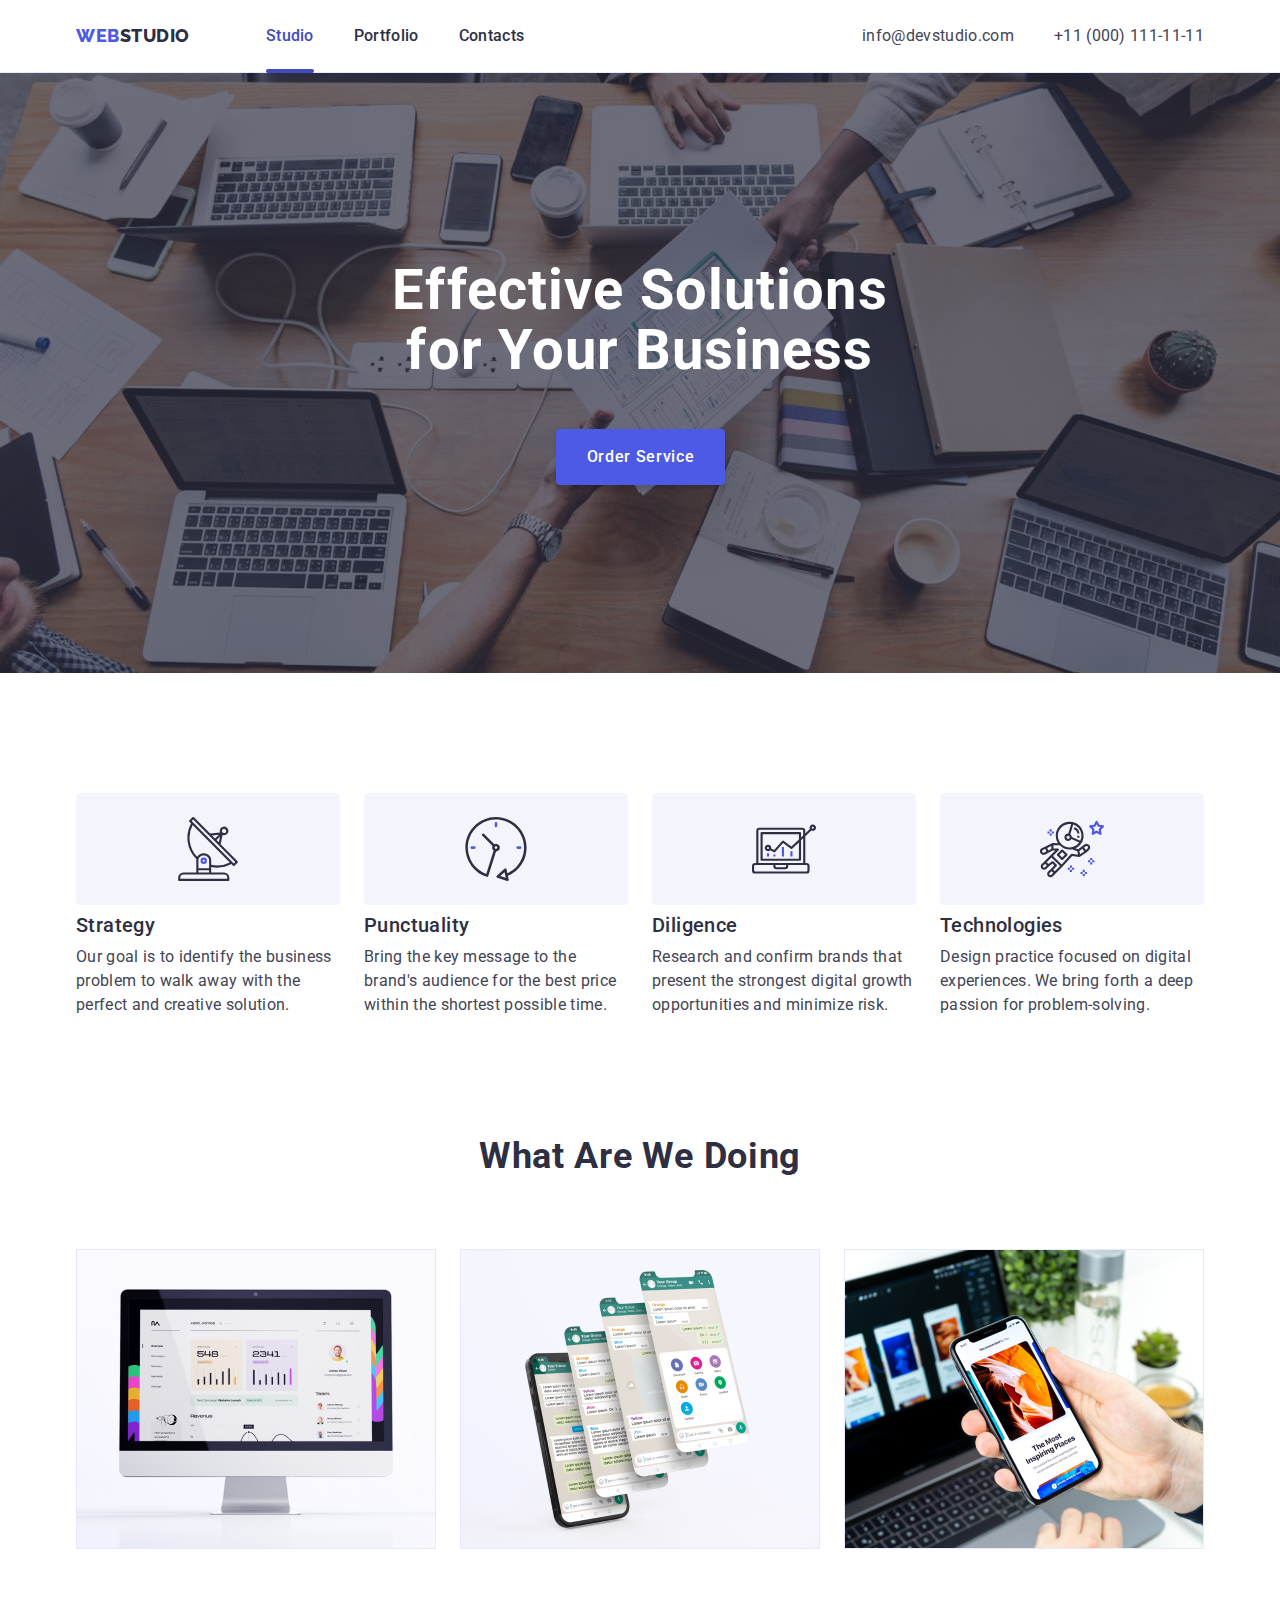
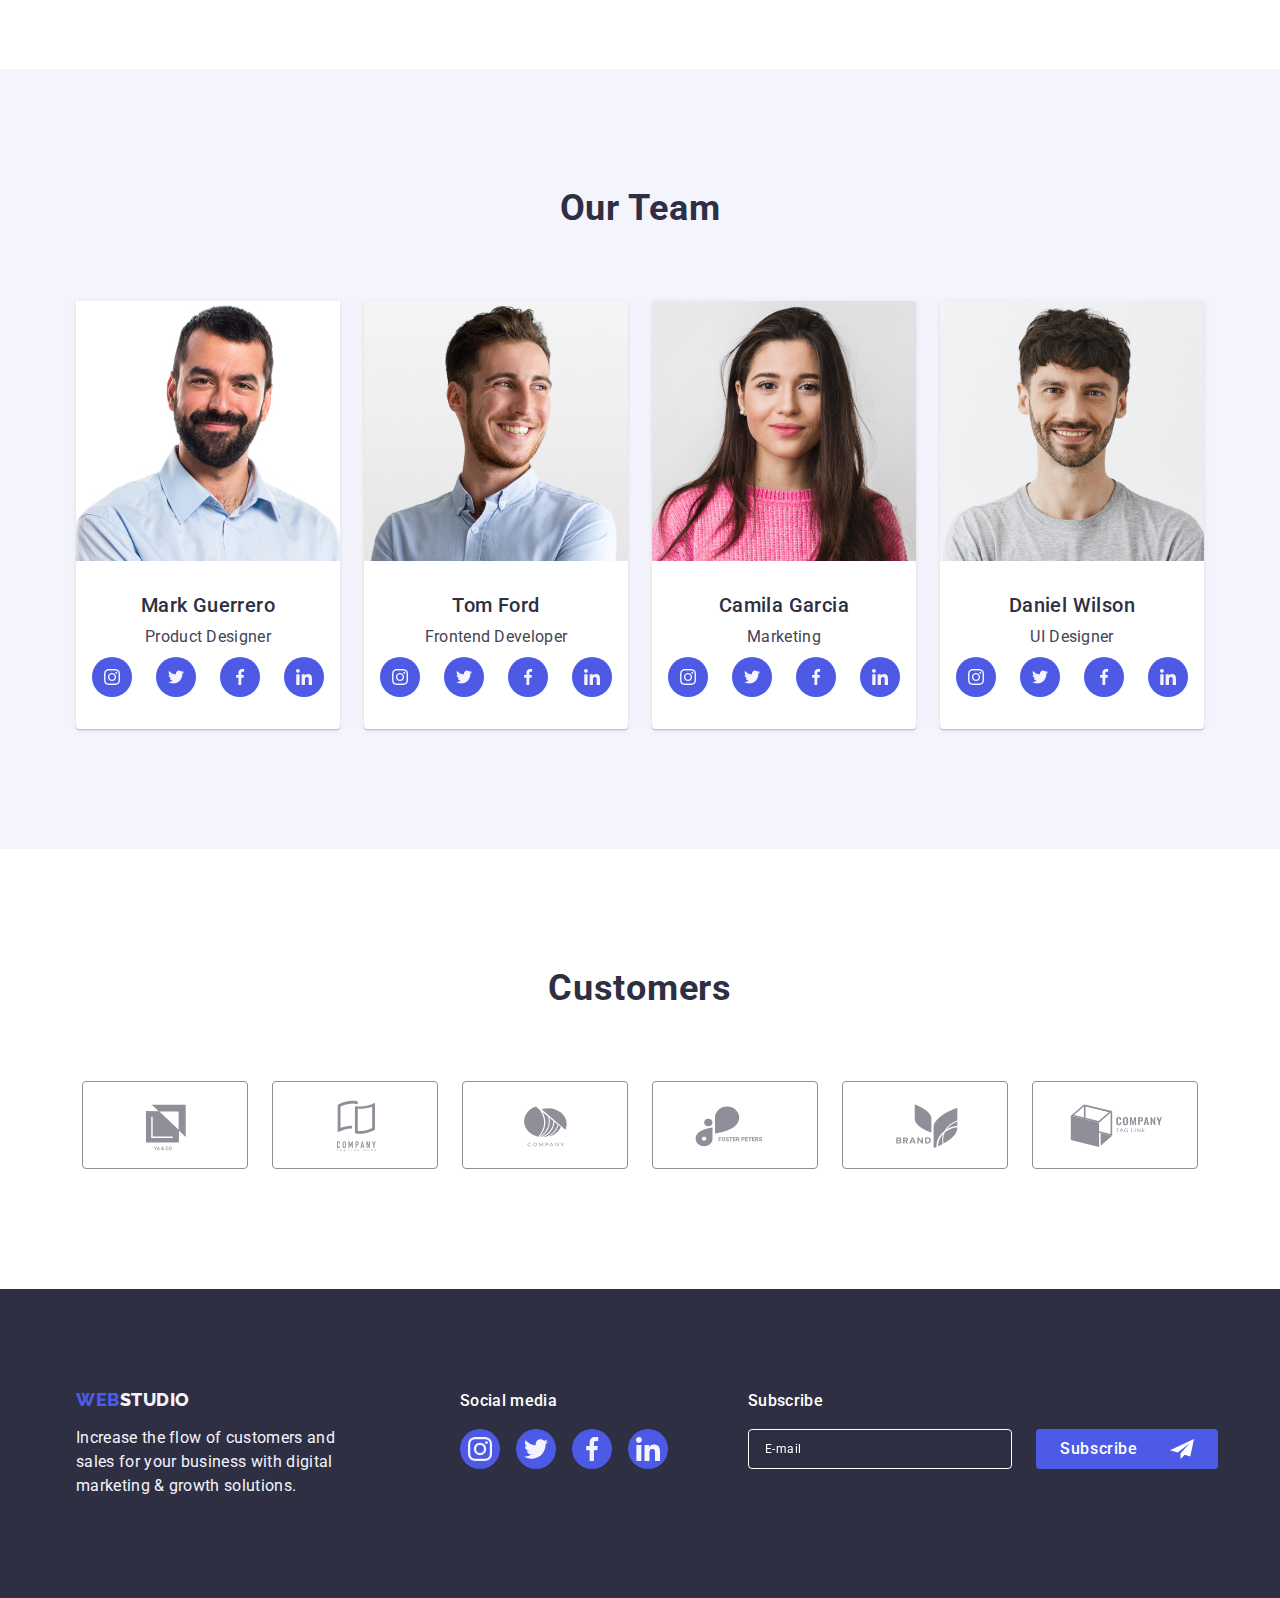
==== index.html @ 40891e31 "Initial commit" ====
<!DOCTYPE html>
<html lang="en">
<head>
    <meta charset="UTF-8">
    <meta http-equiv="X-UA-Compatible" content="IE=edge">
    <meta name="viewport" content="width=device-width, initial-scale=1.0">
    <title>Web Studio</title>
    <link rel="preconnect" href="https://fonts.googleapis.com">
<link rel="preconnect" href="https://fonts.gstatic.com" crossorigin>
<link href="https://fonts.googleapis.com/css2?family=Raleway:wght@800&family=Roboto:wght@400;500;700&display=swap" rel="stylesheet">
<link
      rel="stylesheet"
      href="https://cdnjs.cloudflare.com/ajax/libs/modern-normalize/2.0.0/modern-normalize.min.css"
    />
<link rel="stylesheet" href="./css/styles.css">
</head>
<body>
    <header class="header">
        <div class="container header-container">
        <nav class="header-navigation">
        <a class="logo link" href="./index.html">Web<span class="logo-color">Studio</span></a>
        <ul class="list header-list">
            <li><a class="header-item current link" href="./index.html">Studio</a></li>
            <li><a class="header-item link" href="./portfolio.html">Portfolio</a></li>
            <li><a class="header-item link" href="">Contacts</a>
            </li>
        </ul>
         </nav>
         <address class="header-address">
        <ul class="header-list-address list">
            <li><a class="header-link-address link" href="mailto:info@devstudio.com">info@devstudio.com</a></li>
            <li><a class="header-link-address link" href="tel:+110001111111">+11 (000) 111-11-11</a></li>
        </ul>
    </address>
</div>
    </header>
    <main>
<section class="main">
    <div class="container main-container ">
    <h1 class="main-title">Effective Solutions
        for Your Business</h1>
        <button class="main-btn page-main-btn" type="button" data-modal-open>Order Service</button>
    </div>
</section>
<section class="wrapper">
    <div class="container wraper-container">
    <h2 class="wrapper-menu">Menu</h2>
<ul class="wrapper-soc-list list">
        <li class="wraper-soc-item">
            <div class="wraper-soc">
               <svg class="wraper-icon" width="64" height="64">
                <use href="./images/icons.svg#icon-antenna"></use>
               </svg>
        </div>
        <h3 class="wrapper-list-title">Strategy</h3>
        <p class="wrapper-list-text">Our goal is to identify the business
            problem to walk away with the perfect and creative solution. </p>
        </li>
        <li class="wraper-soc-item">
            <div class="wraper-soc">
               <svg class="wraper-icon" width="64" height="64">
                <use href="./images/icons.svg#icon-clock"></use>
               </svg>
        </div>
        <h3 class="wrapper-list-title">Punctuality</h3>
        <p class="wrapper-list-text">Bring the key message to the brand's audience for the best price within the shortest possible time.</p>
        </li>
        <li class="wraper-soc-item">
            <div class="wraper-soc">
               <svg class="wraper-icon" width="64" height="64">
                <use href="./images/icons.svg#icon-diagram"></use>
               </svg>
        </div>
        <h3 class="wrapper-list-title">Diligence</h3>
        <p class="wrapper-list-text">Research and confirm brands that present the strongest digital growth opportunities and minimize risk.</p>
        </li>
        <li class="wraper-soc-item">
            <div class="wraper-soc">
               <svg class="wraper-icon" width="64" height="64">
                <use href="./images/icons.svg#icon-astronaut"></use>
               </svg>
        </div>
        <h3 class="wrapper-list-title">Technologies</h3>
        <p class="wrapper-list-text">Design practice focused on digital experiences. We bring forth a deep passion for problem-solving.</p>
         </li>
</ul>
    </div>
</section>
<section class="services">
    <div class="container services-container">
    <h2 class="services-title">What are we doing</h2>
    <ul class="services-list list">
        <li class="services-item">
            <img src="./images/img1.jpg" alt="website on a computer" width="360">
        </li>
        <li class="services-item">
            <img src="./images/img2.jpg" alt="application options on the phone" width="360">
        </li>
        <li class="services-item">
            <img src="./images/img3.jpg" alt="view of the site on a computer and phone" width="360">
        </li>
    </ul>
</div>
</section>
<section class="team">
    <div class="container team-container">
    <h2 class="team-title">Our Team</h2>
    <ul class="team-list list">
        <li class="team-block">
            <img src="./images/mark.jpg" alt="Mark" width="264">
            <div class="team-description">
            <h3 class="team-item">Mark Guerrero</h3>
            <p class="team-item-text">Product Designer</p>
        <ul class="team-soc-list list">
            <li class="team-soc-item">
                <a href=""
                   class="team-soc-link link"
                   target="_blank"
                   rel="noopener norefferrer">
                   <svg class="team-soc-icon" width="16" height="16">
                    <use href="./images/icons.svg#icon-instagram"></use>
                   </svg>
                </a>
            </li>
            <li class="team-soc-item">
                <a href=""
                   class="team-soc-link link"
                   target="_blank"
                   rel="noopener norefferrer">
                   <svg class="team-soc-icon" width="16" height="16">
                    <use href="./images/icons.svg#icon-twitter"></use>
                   </svg>
                </a>
            </li>
            <li class="team-soc-item">
                <a href=""
                   class="team-soc-link link"
                   target="_blank"
                   rel="noopener norefferrer">
                   <svg class="team-soc-icon" width="16" height="16">
                    <use href="./images/icons.svg#icon-facebook"></use>
                   </svg>
                </a>
            </li>
            <li class="team-soc-item">
                <a href=""
                   class="team-soc-link link"
                   target="_blank"
                   rel="noopener norefferrer">
                   <svg class="team-soc-icon" width="16" height="16">
                    <use href="./images/icons.svg#icon-linkedin"></use>
                   </svg>
                </a>
            </li>
        </ul>
    </div>
        </li>
        <li class="team-block">
            <img src="./images/tom.jpg" alt="Tom" width="264">
            <div class="team-description">
            <h3 class="team-item">Tom Ford</h3>
            <p class="team-item-text">Frontend Developer</p>
            <ul class="team-soc-list list">
                <li class="team-soc-item">
                    <a href=""
                       class="team-soc-link link"
                       target="_blank"
                       rel="noopener norefferrer">
                       <svg class="team-soc-icon" width="16" height="16">
                        <use href="./images/icons.svg#icon-instagram"></use>
                       </svg>
                    </a>
                </li>
                <li class="team-soc-item">
                    <a href=""
                       class="team-soc-link link"
                       target="_blank"
                       rel="noopener norefferrer">
                       <svg class="team-soc-icon" width="16" height="16">
                        <use href="./images/icons.svg#icon-twitter"></use>
                       </svg>
                    </a>
                </li>
                <li class="team-soc-item">
                    <a href=""
                       class="team-soc-link link"
                       target="_blank"
                       rel="noopener norefferrer">
                       <svg class="team-soc-icon" width="16" height="16">
                        <use href="./images/icons.svg#icon-facebook"></use>
                       </svg>
                    </a>
                </li>
                <li class="team-soc-item">
                    <a href=""
                       class="team-soc-link link"
                       target="_blank"
                       rel="noopener norefferrer">
                       <svg class="team-soc-icon" width="16" height="16">
                        <use href="./images/icons.svg#icon-linkedin"></use>
                       </svg>
                    </a>
                </li>
            </ul>
    </div>
        </li>
        <li class="team-block">
            <img src="./images/camila.jpg" alt="Camila" width="264">
            <div class="team-description">
            <h3 class="team-item">Camila Garcia</h3>
            <p class="team-item-text">Marketing</p>
            <ul class="team-soc-list list">
                <li class="team-soc-item">
                    <a href=""
                       class="team-soc-link link"
                       target="_blank"
                       rel="noopener norefferrer">
                       <svg class="team-soc-icon" width="16" height="16">
                        <use href="./images/icons.svg#icon-instagram"></use>
                       </svg>
                    </a>
                </li>
                <li class="team-soc-item">
                    <a href=""
                       class="team-soc-link link"
                       target="_blank"
                       rel="noopener norefferrer">
                       <svg class="team-soc-icon" width="16" height="16">
                        <use href="./images/icons.svg#icon-twitter"></use>
                       </svg>
                    </a>
                </li>
                <li class="team-soc-item">
                    <a href=""
                       class="team-soc-link link"
                       target="_blank"
                       rel="noopener norefferrer">
                       <svg class="team-soc-icon" width="16" height="16">
                        <use href="./images/icons.svg#icon-facebook"></use>
                       </svg>
                    </a>
                </li>
                <li class="team-soc-item">
                    <a href=""
                       class="team-soc-link link"
                       target="_blank"
                       rel="noopener norefferrer">
                       <svg class="team-soc-icon" width="16" height="16">
                        <use href="./images/icons.svg#icon-linkedin"></use>
                       </svg>
                    </a>
                </li>
            </ul>
    </div>
        </li>
        <li class="team-block">
            <img src="./images/daniel.jpg" alt="Daniel" width="264"><div class="team-description">
            <h3 class="team-item">Daniel Wilson</h3>
            <p class="team-item-text">UI Designer</p>
            <ul class="team-soc-list list">
                <li class="team-soc-item">
                    <a href=""
                       class="team-soc-link link"
                       target="_blank"
                       rel="noopener norefferrer">
                       <svg class="team-soc-icon" width="16" height="16">
                        <use href="./images/icons.svg#icon-instagram"></use>
                       </svg>
                    </a>
                </li>
                <li class="team-soc-item">
                    <a href=""
                       class="team-soc-link link"
                       target="_blank"
                       rel="noopener norefferrer">
                       <svg class="team-soc-icon" width="16" height="16">
                        <use href="./images/icons.svg#icon-twitter"></use>
                       </svg>
                    </a>
                </li>
                <li class="team-soc-item">
                    <a href=""
                       class="team-soc-link link"
                       target="_blank"
                       rel="noopener norefferrer">
                       <svg class="team-soc-icon" width="16" height="16">
                        <use href="./images/icons.svg#icon-facebook"></use>
                       </svg>
                    </a>
                </li>
                <li class="team-soc-item">
                    <a href=""
                       class="team-soc-link link"
                       target="_blank"
                       rel="noopener norefferrer">
                       <svg class="team-soc-icon" width="16" height="16">
                        <use href="./images/icons.svg#icon-linkedin"></use>
                       </svg>
                    </a>
                </li>
            </ul>
    </div>
        </li>
     </ul>
    </div>
</section>
<section class="customers">
    <div class="container customers-container">
    <h2 class="customers-title">Customers</h2>
    <ul class="customers-list list">
        <li class="customers-item">
            <a href=""
            class="customers-link link"
            target="_blank"
            rel="noopener norefferrer">
            <svg class="customers-soc-icon" width="104" height="56">
                <use href="./images/icons.svg#icon-Logo"></use>
            </svg>
        </a>
        </li>
        <li class="customers-item">
            <a href=""
            class="customers-link link"
            target="_blank"
            rel="noopener norefferrer">
            <svg class="customers-soc-icon" width="104" height="56">
                <use href="./images/icons.svg#icon-logo2"></use>
            </svg>
        </a>
        </li>
        <li class="customers-item">
            <a href=""
            class="customers-link link"
            target="_blank"
            rel="noopener norefferrer">
            <svg class="customers-soc-icon" width="104" height="56">
                <use href="./images/icons.svg#icon-logo3"></use>
            </svg>
        </a>
        </li>
        <li class="customers-item">
            <a href=""
            class="customers-link link"
            target="_blank"
            rel="noopener norefferrer">
            <svg class="customers-soc-icon" width="104" height="56">
                <use href="./images/icons.svg#icon-logo4"></use>
            </svg>
            </a>
        </li>
        <li class="customers-item">
            <a href=""
            class="customers-link link"
            target="_blank"
            rel="noopener norefferrer">
            <svg class="customers-soc-icon" width="104" height="56">
                <use href="./images/icons.svg#icon-logo5"></use>
            </svg>
        </a>
        </li>
        <li class="customers-item">
            <a href=""
            class="customers-link link"
            target="_blank"
            rel="noopener norefferrer">
            <svg class="customers-soc-icon" width="104" height="56">
                <use href="./images/icons.svg#icon-logo6"></use>
            </svg>
        </a>
        </li>
    </ul>
</div>
</section>
    </main>
    <footer class="footer">
        <div class="container footer-container">
            <div class="footer-composition">
        <a class="logo-footer logo link" href="./index.html">Web<span class="logo-color-footer">Studio</span></a>
        <p class="footer-text">Increase the flow of customers and sales for your business with digital marketing & growth solutions.</p>
    </div>
        <div class="footer-soc">
        <p class="footer-soc-text">Social media</p>
        <ul class="footer-soc-list list">
            <li class="footer-soc-item">
                <a href="" class="footer-soc-link link"
                target="_blank"
                rel="noopener norefferrer">
                <svg class="footer-soc-icon" width="24" height="24">
                    <use href="./images/icons.svg#icon-instagram">
                    </use>
                </svg>
            </a>
            </li>
            <li class="footer-soc-item">
                <a href="" class="footer-soc-link link"
                target="_blank"
                rel="noopener norefferrer">
                <svg class="footer-soc-icon" width="24" height="24">
                    <use href="./images/icons.svg#icon-twitter">
                    </use>
                </svg>
                </a>
            </li>
            <li class="footer-soc-item">
                <a href="" class="footer-soc-link link"
                target="_blank"
                rel="noopener norefferrer">
                <svg class="footer-soc-icon" width="24" height="24">
                    <use href="./images/icons.svg#icon-facebook">
                    </use>
                </svg>
            </a>
            </li>
            <li class="footer-soc-item">
                <a href="" class="footer-soc-link link"
                target="_blank"
                rel="noopener norefferrer">
                <svg class="footer-soc-icon" width="24" height="24">
                    <use href="./images/icons.svg#icon-linkedin">
                    </use>
                </svg>
            </a>
            </li>
        </ul>
        </div>
        <div class="footer-form">
            <p class="footer-form-title">Subscribe</p>
            <form class="footer-flex">
                <label class="footer-label">
                <input type="email" class="footer-input"  name="footer-email" id="footer-email" placeholder="E-mail"></label>
            <button type="submit" class="footer-form-btn">
                Subscribe
                <svg class="footer-btn-icon" width="24" height="24">
                    <use href="./images/icons.svg#icon-Frame"></use>
                </svg>
            </button></form>
        </div>
    </div>
    </footer>
    <div class="backdrop is-hidden" data-modal>
        <div class="modal" >
            <button type="button" class="modal-close" data-modal-close>
                <svg class="modal-icon" width="8" height="8">
                    <use href="./images/icons.svg#icon-Vector"></use>
                </svg>
            </button>
            <p class="modal-title">Leave your contacts and we will call you back</p>
            <form>
                <div class="modal-field">
                <label for="user-name" class="input-label">Name</label>
                    <div class="input-wrap">
                <input class="modal-input" name="user-name" id="user-name"
                type="text">
                <svg class="form-icon" width="18" height="24">
                    <use href="./images/icons.svg#icon-person"></use>
                </svg>
            </div>
            </div>
            <div class="modal-field">
                <label for="user-tel" class="input-label">Phone</label>
                    <div class="input-wrap">
                <input class="modal-input" name="user-tel" id="user-tel"
                type="text">
                <svg class="form-icon" width="18" height="24">
                    <use href="./images/icons.svg#icon-phone"></use>
                </svg></div>
            </div>
            <div class="modal-field">
                <label for="user-email" class="input-label">Email</label>
                    <div class="input-wrap">
                <input class="modal-input" name="user-email" id="user-email"
                type="email">
            <svg class="form-icon" width="18" height="24">
                <use href="./images/icons.svg#icon-email"></use>
            </svg>
            </div>
            </div>
            <div class="modal-coment">
                <label for="user-comment" class="input-label">Comment</label>
                <textarea name="user-comment" id="user-comment" class="modal-text" placeholder="Text input"></textarea></div>
            
            <div class="checkbox">
                <input type="checkbox" id="user-privacy" class="modal-chbox visually-hidden" name="user-privacy" value="true">
                <label for="user-privacy" class="check-label">
                    <span class="check-span">
                        <svg class="check-icon" width="10" height="8">
                            <use href="./images/icons.svg#icon-check"></use>
                        </svg>
                    </span>
                I accept the terms and conditions of the  <a href="" class="check_a"> Privacy Policy</a></label>
            </div>
            <button type="submit" class="modal-btn">Send</button>
        </form>
        </div>
    </div>
    <script src="./js/modal.js"></script>
</body>
</html>
---- css/styles.css ----
body {
    font-family: 'Roboto', sans-serif;
    color: #434455;
    background-color: var(--first-background);
}
p, h1, h2, h3, h4, h5, h6 {
    margin: 0;
}
ul, ol {
    margin: 0;
    padding: 0;
}
img {
    display: block;
}
.container {
    width: 1158px;
    padding-left: 15px;
    padding-right: 15px;
    margin: 0 auto;
   
}
:root {
    --title-color: #2E2F42;
    --text-color: #434455;
    --first-background: #FFFFFF;
    --second-background: #2E2F42;
}
.list {
    list-style: none;
}
.link {
    text-decoration: none;
}
/* --------------header--------- */
.header {
border-bottom: 1px solid #E7E9FC;
box-shadow: 0px 2px 1px rgba(46, 47, 66, 0.08), 0px 1px 1px rgba(46, 47, 66, 0.16), 0px 1px 6px rgba(46, 47, 66, 0.08);
}

.logo {
    font-family: 'Raleway', sans-serif;
    font-weight: 800;
    font-size: 18px;
    line-height: 1.17;
    display: flex;
    align-items: center;
    letter-spacing: 0.03em;
    text-transform: uppercase;
    color: #4D5AE5;
    margin-right: 76px;
}
.logo-color{
    font-family: 'Raleway',sans-serif;
    font-weight: 800;
    font-size: 18px;
    line-height: 1.17;
    display: flex;
    align-items: center;
    letter-spacing: 0.03em;
    text-transform: uppercase;
    color: #2E2F42;
    
}

.header-container {
    display: flex;
    padding: 0 15px;
    
}
.header-navigation {
    display: flex;
    align-items: center;
}
.header-list {
    display: flex;
    align-items: center;
    gap: 40px;
}
.header-item {
    padding-top: 24px;
    font-weight: 500;
    font-size: 16px;
    line-height: 1.5;
    letter-spacing: 0.02em;
    color: var(--title-color);
    display: block;
    padding-bottom: 24px;
    position: relative;
    transition-property: color;
    transition: color 250ms cubic-bezier(0.4, 0, 0.2, 1);
     
}
.header-item::after {
    content: '';
    position: absolute;
    left: 0;
    bottom: -1px; 
    transform: scaleX(0);
    width: 100%;
    height: 4px;
    background-color: #404BBF;
    border-radius: 2px;
    transition-property: transform;
    transition: transform 250ms cubic-bezier(0.4, 0, 0.2, 1); 
}
.header-item:hover::after,
 .header-item:focus::after,
 .header-item.current::after {
    transform: scaleX(1);
 }

.header-item:hover,
 .header-item:focus,
 .header-item.current{
    color: #404BBF;

}

.header-address {
    font-style: normal;
    margin-left: auto;
}
.header-list-address {
    display: flex;
    align-items: center;
    gap: 40px;
    padding-top: 24px;
    padding-bottom: 24px;
}
.header-link-address {
    font-size: 16px;
    font-style: normal;
    line-height: 1.5;
    letter-spacing: 0.02em;
    color: var(--text-color);
    transition-property: color;
    transition: color 250ms cubic-bezier(0.4, 0, 0.2, 1);
}
.header-link-address:hover, 
.header-link-address:focus {
    color: #404BBF;
}

/* --------------section--------- */
.section {
    padding-top: 96px; padding-bottom: 120px;
}
.section-list {
    gap: 24px;
    display: flex;
    justify-content: center;
    margin-bottom: 72px;

}
.section-btn {
    font-family:inherit;
    font-weight: 500;
    font-size: 16px;
    line-height: 1.5;
    text-align: center;
    letter-spacing: 0.04em;
    color: #4D5AE5;
    background: #F4F4FD;
    border: 1px solid #E7E9FC;
    border-radius: 4px;
    cursor: pointer;
    padding: 12px 24px;
    transition: color 250ms cubic-bezier(0.4, 0, 0.2, 1), background-color 250ms cubic-bezier(0.4, 0, 0.2, 1), border-color 250ms cubic-bezier(0.4, 0, 0.2, 1), box-shadow 250ms cubic-bezier(0.4, 0, 0.2, 1);
   
}
.section-btn:hover {
    background-color: #4D5AE5;
    color: #FFFFFF;
    border: 1px solid transparent;
    box-shadow: 0px 3px 1px rgba(0, 0, 0, 0.1), 0px 2px 1px rgba(0, 0, 0, 0.08), 0px 2px 2px rgba(0, 0, 0, 0.12); 
}
.section-btn:focus{
    background-color: #404BBF;
    color: #FFFFFF;
    border: 1px solid transparent; 
    box-shadow: 0px 3px 1px rgba(0, 0, 0, 0.1), 0px 2px 1px rgba(0, 0, 0, 0.08), 0px 2px 2px rgba(0, 0, 0, 0.12); 
}

    /* --------------main--------- */
.main {
    background: var(--second-background);
    padding-top: 188px;
    padding-bottom: 188px;
    background-image:
        linear-gradient(rgba(46, 47, 66, 0.7), rgba(46, 47, 66, 0.7)), url(../images/img-name.jpg);
    max-width: 1440px;
    background-repeat: no-repeat;
    background-position: center;
    background-size: cover;
}

.main-title {
    font-size: 56px;
    line-height: 1.07;
    text-align: center;
    letter-spacing: 0.02em;
    color: #FFFFFF;
   max-width: 496px;
   height: 120px;
   margin-bottom: 48px;
   padding-left: 316px;
   padding-right: 316px;
   box-sizing: content-box;
}
.page-main-btn {
    font-family:inherit;
    font-weight: 500;
    font-size: 16px;
    line-height: 1.5;
    letter-spacing: 0.04em;
    color: #FFFFFF;
    background: #4D5AE5;
    box-shadow: 0px 4px 4px rgba(0, 0, 0, 0.15);
    border-radius: 4px;
    cursor: pointer;
    border: none;
    
}
.main-btn {
    min-width: 169px;
    height: 56px;
   margin-right: 479px;
    margin-left: 480px;
    display: block;
    transition-property: color;
    transition: background-color 250ms cubic-bezier(0.4, 0, 0.2, 1); 
    

}

.main-btn:hover, .main-btn:focus {
    background-color: #404BBF;
    
}

 /* --------------wraper--------- */
 .wrapper {
    padding: 120px 0;
 }
 .wraper-container {
    display: flex;
    justify-content: center;
    align-items: center;
    
 }
 .wraper-soc {
    display: flex;
    align-items: center;
    justify-content: center;
    height: 112px;
    background-color: #f4f4fd;
    border-radius: 4px;
    margin-bottom: 8px;
 }
 .wrapper-soc-list {
    display: flex;
    align-items: center;
    flex-wrap: wrap; 
    gap: 24px;
}

.wraper-soc-item {
    width: 264px;
    
}
.wraper-soc-link {
    width: 100%;
    height: 100%;
    display: flex;
    justify-content: center;
   align-items: center;
}

 .wrapper-menu {
  position: absolute;
  width: 1px;
  height: 1px;
  margin: -1px;
  border: 0;
  padding: 0;
  white-space: nowrap;
  clip-path: inset(100%);
  clip: rect(0 0 0 0);
  overflow: hidden;
}

.wrapper-list-title {
    font-weight: 500;
    font-size: 20px;
    line-height: 1.2;
    letter-spacing: 0.02em;
    color:var(--title-color);
    margin-bottom: 8px;
    
}
.wrapper-list-text {
    font-size: 16px;
    line-height: 1.5;
    letter-spacing: 0.02em;
    max-width: 264px;
    
}
/* ------------services----------- */
.services {
    padding-bottom: 120px;
}
.services-container {
    display: flex;
    flex-wrap: wrap;
    justify-content: center;
    
}
.services-title {
    font-size: 36px;
    line-height: 1.11;
    text-align: center;
    letter-spacing: 0.02em;
    text-transform: capitalize;
    color:var(--title-color);
    margin-bottom: 72px;
    min-width: 323px;
    
    
    
}
.services-list {
    
    display: flex;
    gap: 24px;
    
}

/* ------------team----------- */
.team {
    padding: 120px 0;
    background-color: #F4F4FD
}
.team-container {
    display: flex;
    flex-wrap: wrap;
    justify-content: center;
}
.team-soc-list {
    display: flex;
    justify-content: center;
    gap: 24px;
}
.team-soc-item {
    width: 40px;
    height: 40px;
}
.team-soc-link {
    width: 100%;
    height: 100%;
    background-color: #4D5AE5;
    border-radius: 50%;
    display: flex;
    align-items: center;
    justify-content: center;
    transition-property: color;
    transition: background-color 250ms cubic-bezier(0.4, 0, 0.2, 1);

}
.team-soc-link:hover {
    background-color: #404bbf;;
}
.team-soc-link:focus {
    background-color: #404bbf;;
}
.team-soc-icon {
    fill: #f4f4fd ;
}
.team-block {
    background-color: var(--first-background);
}
.team-list {
    display: flex;
    gap: 24px;
    
}
.team-title {
    font-size: 36px;
    line-height: 1.11;
    text-align: center;
    letter-spacing: 0.02em;
    text-transform: capitalize;
    color: var(--title-color);
    min-width: 162px;
    margin-bottom: 72px;
    
}
.team-description {
    padding: 32px 16px;

}
.team-block {
    width: calc(100%-72px)/4;
    border-radius: 0px 0px 4px 4px;
    box-shadow: 0px 1px 6px rgba(46, 47, 66, 0.08), 0px 1px 1px rgba(46, 47, 66, 0.16), 0px 2px 1px rgba(46, 47, 66, 0.08);
}
.team-item {
    font-weight: 500;
    font-size: 20px;
    line-height: 1.2;
    text-align: center;
    letter-spacing: 0.02em;
    color: var(--title-color);
    margin-bottom: 8px;
}
.team-item-text {
    font-size: 16px;
    line-height: 1.5;
    text-align: center;
    letter-spacing: 0.02em;
    margin-bottom: 8px;
}
.customers {
    padding: 120px 0;
}
.customers-container {
    display: flex;
    align-items: center;
    flex-wrap: wrap;
    justify-content: center;

}
.customers-title {
    font-size: 36px;
    line-height: 1.11;
    text-align: center;
    letter-spacing: 0.02em;
    text-transform: capitalize;
    color: var(--title-color);
    min-width: 183px;
    margin-bottom: 72px;
    
}
.customers-list {
    display: flex;
    gap: 24px;
}
.customers-item {
    width: calc(100% - 120px) / 6;
    height: 88px;
}
.customers-link {
    width: 100%;
    height: 100%;
    border: 1px solid #8E8F99;
    border-radius: 4px;
    display: flex;
    align-items: center;
    justify-content: center;
    fill: #8E8F99;
    color: #8e8f99; 
    transition-property: color, border;
    transition: color 250ms cubic-bezier(0.4, 0, 0.2, 1), border-color 250ms cubic-bezier(0.4, 0, 0.2, 1);
}
.customers-soc-icon {
    width: 164px;
    height: 88px;
    padding: 16px 32px;
    fill: currentColor;
}
.customers-link:hover, .customers-link:focus {
    border-color: #404BBF;
    color: #404bbf; 
}



.cards-list {
    display: flex;
    flex-wrap: wrap;
    column-gap: 24px;
    row-gap: 48px;
    
}
.cards-item {
    background-color: var(--first-background);
     width: calc((100% - 48px) / 3);
     
}
.card-item:hover .card-cover-text {
    transform: translateY(0);
}
.card-item:focus .card-cover-text {
    transform: translateY(0);
}
.card-cover-text {
position: absolute;
top: 0;
font-size: 16px;
line-height: 1.5;
letter-spacing: 0.02em;
padding: 40px 32px;
color: #F4F4FD;
background-color:  #4D5AE5;;
height: 100%;
transform: translateY(100%);
transition: transform 250ms cubic-bezier(0.4, 0, 0.2, 1);
}
.card-cover-wrap {
position: relative;
overflow: hidden;
}
.card-title {
    font-weight: 500;
    font-size: 20px;
    line-height: 1.2;
    letter-spacing: 0.02em;
    color:var(--title-color);
    margin-bottom: 8px;
    
}
.card-item {
    display: block;
    transition-property: box-shadow;
    transition: box-shadow 250ms cubic-bezier(0.4, 0, 0.2, 1);
}
.card-item:hover, .card-item:focus {
    box-shadow: 0px 1px 6px rgba(46, 47, 66, 0.08), 0px 1px 1px rgba(46, 47, 66, 0.16), 0px 2px 1px rgba(46, 47, 66, 0.08);
}

.card-text {
    font-size: 16px;
    line-height: 1.5;
    letter-spacing: 0.02em;
    color:var(--text-color);
}
.card-description {
    padding: 32px 16px;
    border: 1px solid #E7E9FC;
    border-top: none;
}
/* ------------footer----------- */
.footer {
    background: var(--second-background);
    padding-top: 100px;
    padding-bottom: 100px;
}
.footer-container {
   display: flex;
   align-items: baseline;
}

.footer-text {
    font-size: 16px;
    line-height: 1.5;
    letter-spacing: 0.02em;
    color: #F4F4FD;
    min-width: 264px;
    display: block;
}
.logo-footer {
    margin-bottom: 16px;
    display: inline-block;
}
.logo-color-footer{
    color: #F4F4FD;
}
.footer-soc-text {
    font-weight: 500;
    font-size: 16px;
    line-height: 1.5;
    letter-spacing: 0.02em;
    color: var(--first-background);
    margin-bottom: 16px;
}
.footer-soc-list {
    display: flex;
    justify-content: center;
    gap: 16px;
}

.footer-soc-item {
    width: 40px;
    height: 40px;
}
.footer-soc-link {
    width: 100%;
    height: 100%;
    background-color: #4D5AE5;
    border-radius: 50%;
    display: flex;
    justify-content: center;
    align-items: center;
    transition: background-color 250ms cubic-bezier(0.4, 0, 0.2, 1);
}

.footer-soc-icon {
    fill: #f4f4fd ;
    transition-property: color;
    transition: background-color 250ms cubic-bezier(0.4, 0, 0.2, 1);
}
.footer-soc-link:hover {
    background-color: #31d0aa;

}
.footer-soc-link:focus {
    background-color: #31d0aa;
}
.footer-composition {
    margin-right: 120px;
}
.footer-form {
    margin-left: 80px;
}
.footer-flex {
    display: flex;
    gap: 24px;
    
}
.footer-form-title {
    font-weight: 500;
    font-size: 16px;
    line-height: 1.5;
    letter-spacing: 0.02em;
    color: var(--first-background);
    margin-bottom: 16px;
}
.footer-input {
    outline: transparent;
    width: 264px;
    height: 40px;
    border: 1px solid #FFFFFF;
    border-radius: 4px;
    background-color: transparent;
    color: #FFFFFF;
    font-size: 12px;
    line-height: 1.5;
    letter-spacing: 0.04em;
    padding-left: 16px; 
    filter: drop-shadow(0px 4px 4px rgba(0, 0, 0, 0.15))

}
.footer-input::placeholder {
    font-weight: 400;
    font-size: 12px;
    line-height: 2.0;
    color: #FFFFFF;
    position: absolute;
    top: 50%;
    transform: translateY(-50%);
    left: 16px;
}
.footer-form-btn {
    font-weight: 500;
    font-size: 16px;
    line-height: 1.5;
    display: flex;
    align-items: center;
    text-align: center;
    letter-spacing: 0.04em;
    color: #FFFFFF;
    background-color: #4D5AE5;
    border-radius: 4px;
    padding: 8px 24px;
    gap: 16px;
    border: none;
    transition-property: background-color;
    transition: background-color 250ms cubic-bezier(0.4, 0, 0.2, 1);
    min-width: 165px;
    justify-content: center;
    cursor: pointer;
}
.footer-form-btn:focus, .footer-form-btn:hover {
    background-color: #404BBF;;
}
.footer-btn-icon {
    fill: #FFFFFF;
    margin-left: 16px
}

.backdrop {
    position: fixed;
    width: 100%;
    height: 100%;
    background-color: rgba(46, 47, 66, 0.4);
    top: 0;
    transition: opacity 250ms cubic-bezier(0.4, 0, 0.2, 1),visibility 250ms cubic-bezier(0.4, 0, 0.2, 1);
    
}
.backdrop.is-hidden .modal {
    transform: translate(-50%, -50%) scale(0);
}
.modal {
    position: absolute;
    top: 50%;
    left: 50%;
    transform: translate(-50%, -50%) scale(1);
    transition: transform 250ms cubic-bezier(0.4, 0, 0.2, 1); 
    width: 408px;
    min-height: 584px;
    background-color: #FCFCFC;
    border-radius: 4px;
    box-shadow: 0px 1px 1px rgba(0, 0, 0, 0.14), 0px 1px 3px rgba(0, 0, 0, 0.12), 0px 2px 1px rgba(0, 0, 0, 0.2);
    padding: 72px 24px 24px 24px;
    
}

.modal-close {
    width: 24px;
    height: 24px;
    border-radius: 50%;
    background-color: #E7E9FC;
    border: 1px solid rgba(0, 0, 0, 0.1);
    display: block;
    margin-left: auto;
    color: #2E2F42;
    position: absolute; 
    top: 24px;
    right: 24px;
    padding: 0;
    cursor: pointer;
    transition: background-color 250ms cubic-bezier(0.4, 0, 0.2, 1), border 250ms cubic-bezier(0.4, 0, 0.2, 1); 
    display: flex;
    align-items: center;
    justify-content: center;
}
.modal-close:hover, .modal-close:focus {
    background-color: #404bbf;
    border: none;
}
.modal-close:hover .modal-icon,
 .modal-close:focus .modal-icon {
    fill: #ffffff;
}
.modal-icon {
    fill: #2E2F42;
    transition: fill 250ms cubic-bezier(0.4, 0, 0.2, 1);
}

.is-hidden {
    visibility: hidden;
    opacity: 0;
    pointer-events: none;
}

.modal-title {
    font-weight: 500;
    font-size: 16px;
    line-height: 1.5;
    text-align: center;
    letter-spacing: 0.02em;
    color: #2E2F42;
    margin-bottom: 16px;
}
.visually-hidden {
    position: absolute;
    width: 1px;
    height: 1px;
    margin: -1px;
    border: 0;
    padding: 0;
    white-space: nowrap;
    clip-path: inset(100%);
    clip: rect(0 0 0 0);
    overflow: hidden;
  }

.modal-input {
    width: 100%;
    height: 40px;
    border: 1px solid #2E2F4266;
    border-radius: 4px;
    outline: transparent;
    padding-left: 38px;
    background-color: transparent;
    transition: border-color 250ms cubic-bezier(0.4, 0, 0.2, 1);
}
.modal-input:focus {
    border-color: #4D5AE5;
}
.modal-input:focus + .form-icon {
    fill:#4D5AE5;
}
.input-label {
    font-style: normal;
    font-weight: 400;
    font-size: 12px;
    line-height: 1.17;
    letter-spacing: 0.04em;
    color: #8E8F99;
    display: block;
    margin-bottom: 4px;
}
.modal-text {
    width: 100%;
    border: 1px solid #2E2F4266;;
    border-radius: 4px;
    height: 120px;
    resize: none;
    outline: transparent;
    position: relative;
    padding-left: 4px;
    font-size: 12px;
    line-height: 1.17;
    letter-spacing: 0.04em;
    color: rgba(46, 47, 66, 0.4);
    background-color: transparent;
    padding: 8px 16px;
    transition: border-color 250ms cubic-bezier(0.4, 0, 0.2, 1); 
}
.input-wrap {
    position: relative;
    margin-top: 4px;
}
.form-icon {
    position: absolute;
    top: 50%;
    left: 16px;
    transform: translateY(-50%);
    transition: fill 250ms cubic-bezier(0.4, 0, 0.2, 1);
}
.modal-field {
    margin-bottom: 8px;
}


.modal-text::placeholder {
    font-weight: 400;
    font-size: 12px;
    line-height: 1.17;
    letter-spacing: 0.04em;
    color: rgba(46, 47, 66, 0.4);
    position: absolute;
    top: 8px;
    left: 16px;
}
.modal-text:focus {
    border-color: #4D5AE5;
}
.modal-btn {
    background: #4D5AE5;
    box-shadow: 0px 4px 4px rgba(0, 0, 0, 0.15);
    border-radius: 4px;
    border: none;
    font-style: normal;
    font-weight: 500;
    font-size: 16px;
    line-height: 1.5;
    letter-spacing: 0.04em;
    color: #FFFFFF;
    min-width: 169px;
    height: 56px;
    transition-property: background-color;
    transition: background-color 250ms cubic-bezier(0.4, 0, 0.2, 1);
    cursor: pointer;
   display: block;
   margin: auto;
    


    
}
.modal-btn:focus, .modal-btn:hover {
    background-color:#404BBF;;
}
.modal-coment {
    margin-bottom: 16px;
}
.check-span {
    width: 16px;
    height: 16px;
    border: 1px solid rgba(46, 47, 66, 0.4);
    border-radius: 2px;
    display: inline-flex;
    justify-content: center;
    align-items: center;
    fill: transparent;
    transition: background-color 250ms cubic-bezier(0.4, 0, 0.2, 1), border 250ms cubic-bezier(0.4, 0, 0.2, 1), fill 250ms cubic-bezier(0.4, 0, 0.2, 1);
   
}
.check-label a {
    color: #4D5AE5;
}
.check-label {
    display: block;
    align-items: center;
    font-weight: 400;
    font-size: 12px;
    line-height: 1.17;
    letter-spacing: 0.04em;
    color: #8E8F99;
    gap: 8px;
}
.modal-chbox:checked + .check-label> .check-span {
    background-color: #404BBF;
    fill: #F4F4FD;
    border: none;
    
}
.checkbox {
    margin-bottom: 24px;
}
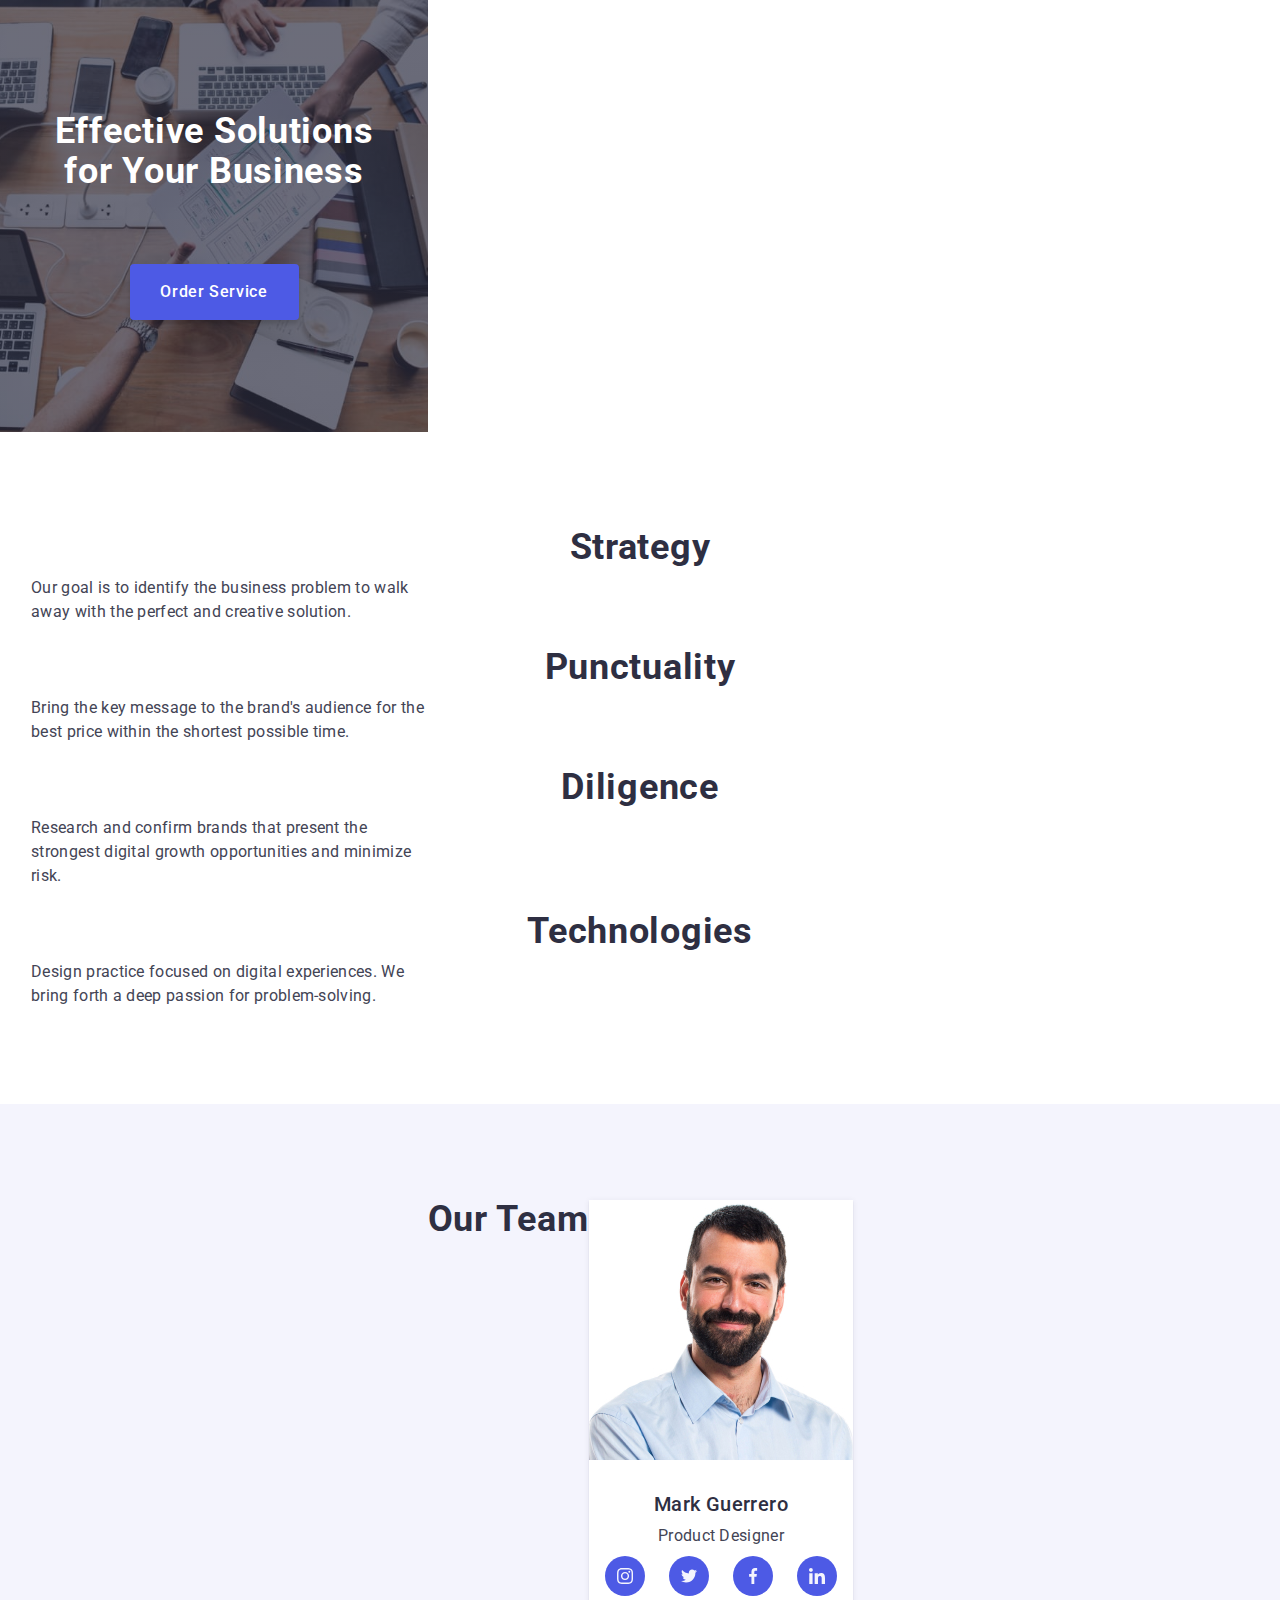
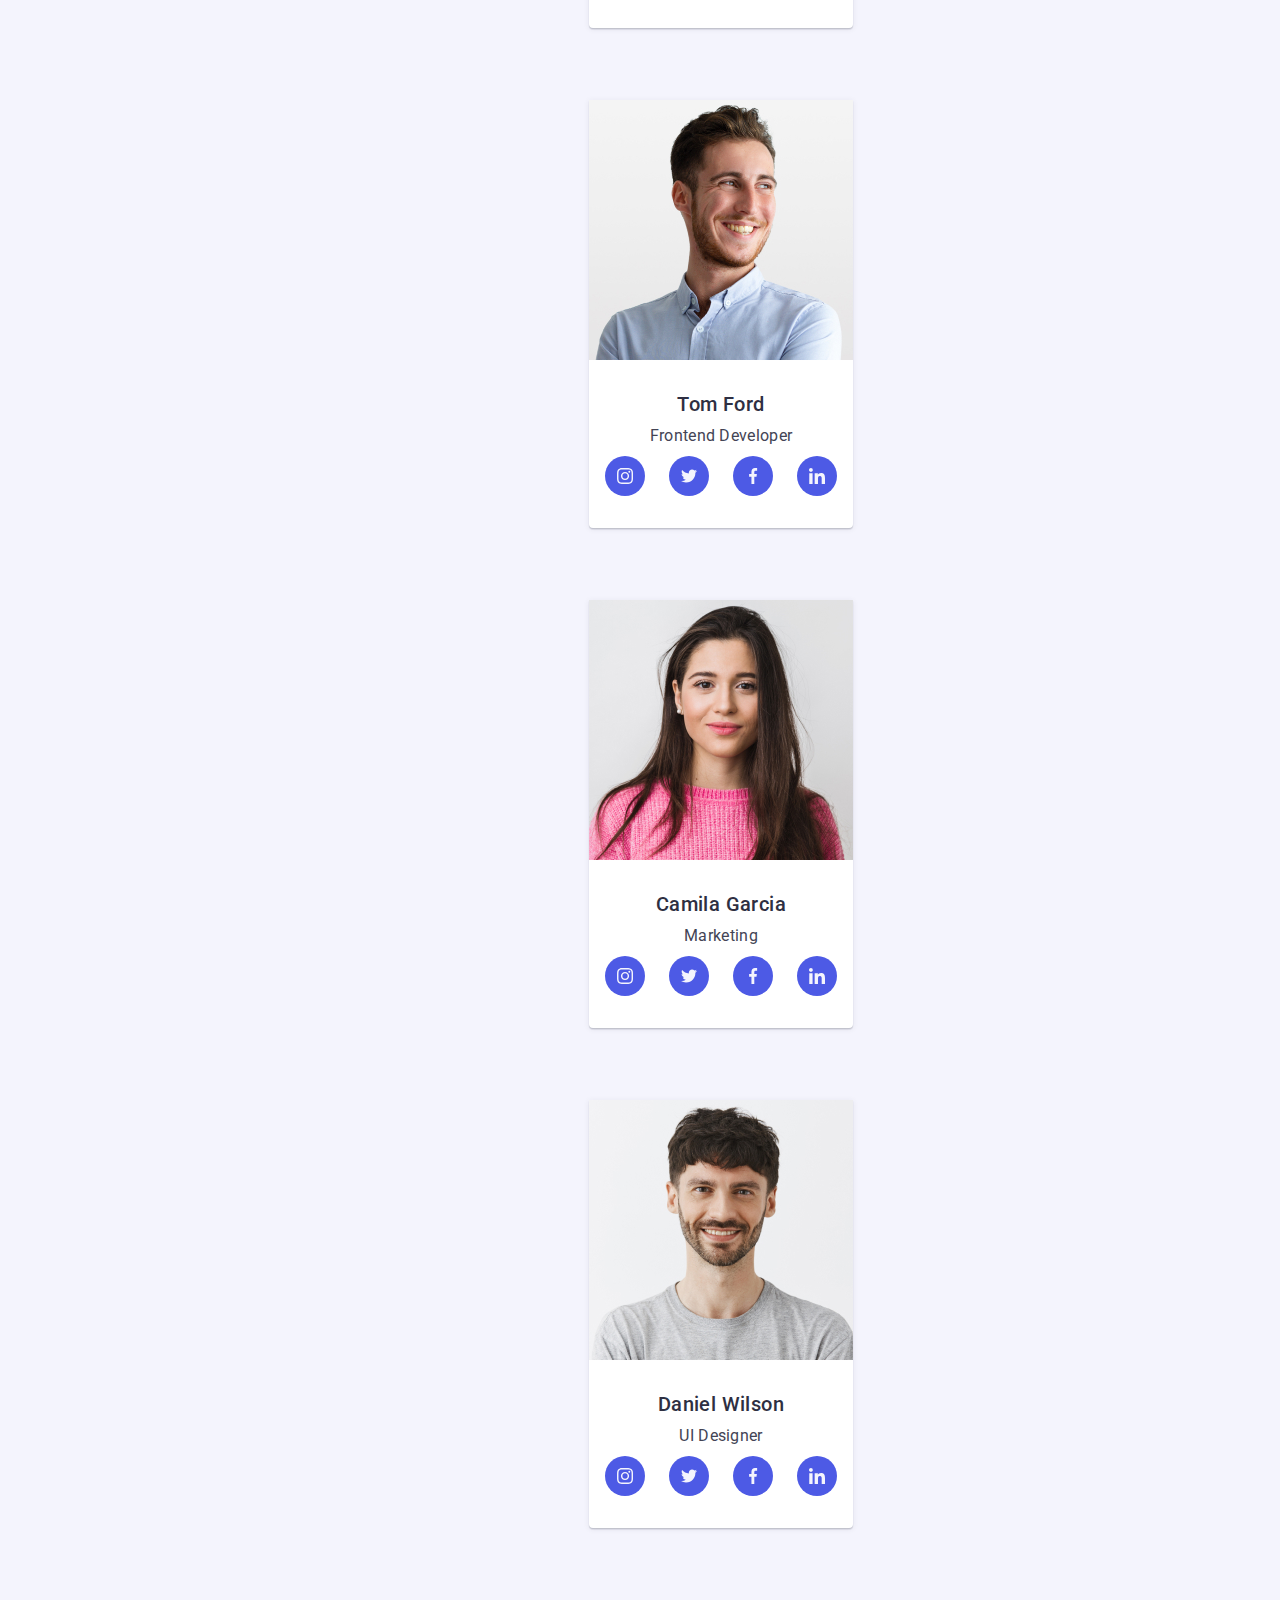
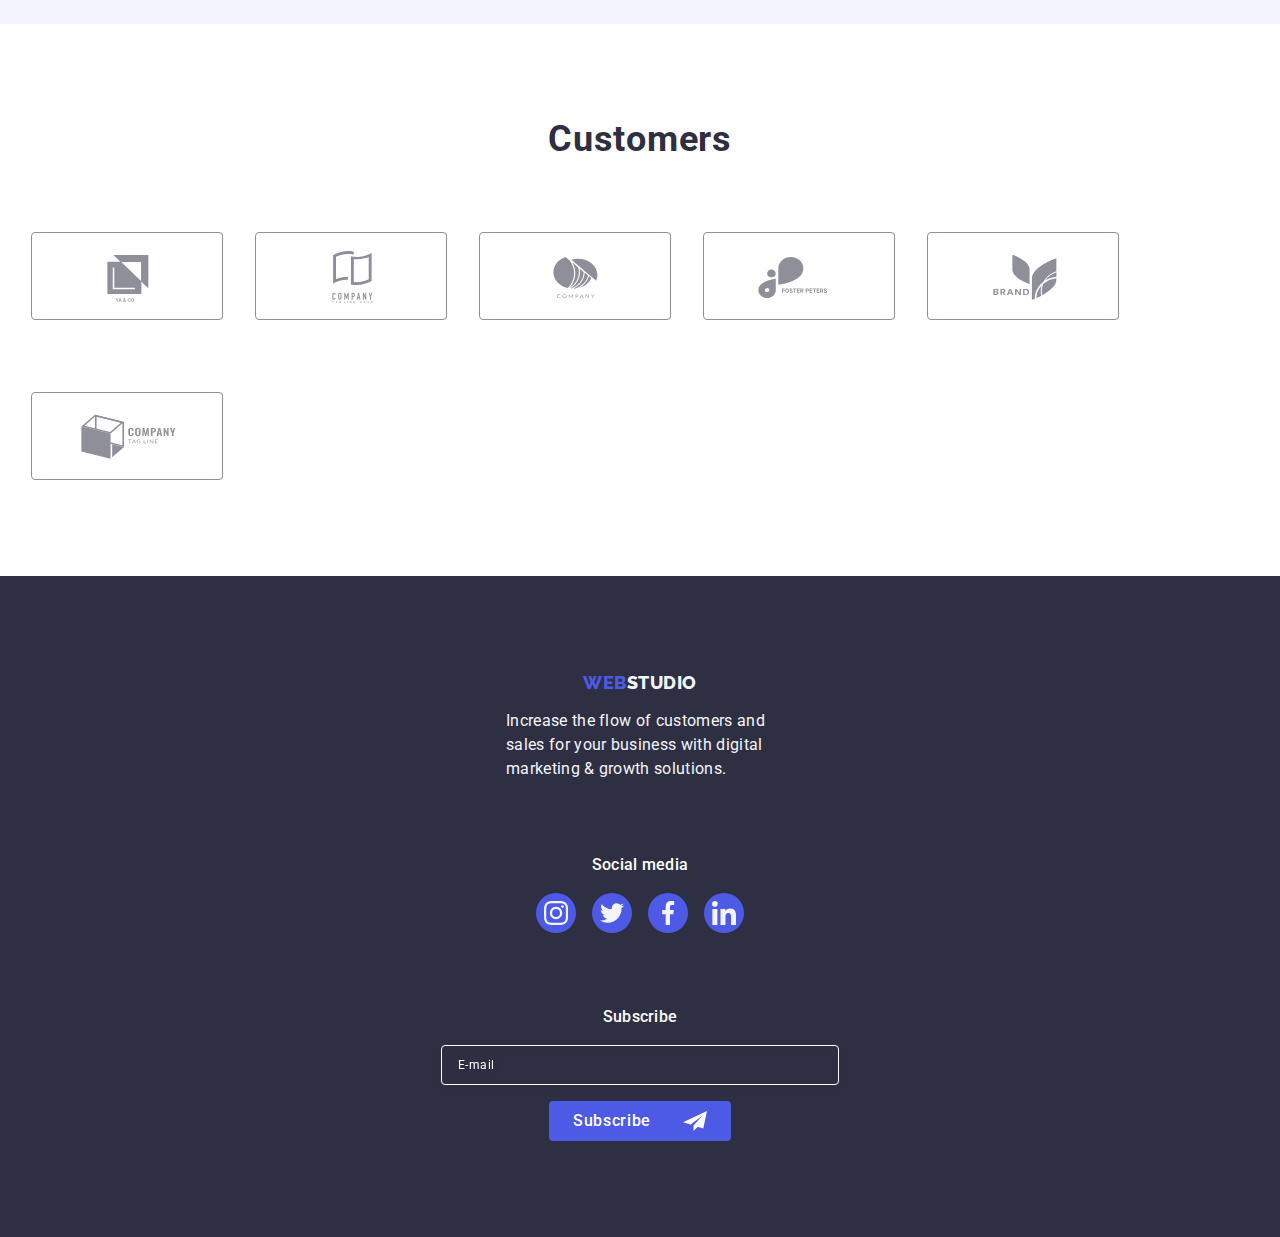
==== commit f05ed29d: "doc" ====
--- a/index.html
+++ b/index.html
@@ -15,7 +15,7 @@
 <link rel="stylesheet" href="./css/styles.css">
 </head>
 <body>
-    <header class="header">
+    <!-- <header class="header">
         <div class="container header-container">
         <nav class="header-navigation">
         <a class="logo link" href="./index.html">Web<span class="logo-color">Studio</span></a>
@@ -33,7 +33,7 @@
         </ul>
     </address>
 </div>
-    </header>
+    </header> -->
     <main>
 <section class="main">
     <div class="container main-container ">
@@ -47,7 +47,7 @@
     <h2 class="wrapper-menu">Menu</h2>
 <ul class="wrapper-soc-list list">
         <li class="wraper-soc-item">
-            <div class="wraper-soc">
+             <div class="wraper-soc">
                <svg class="wraper-icon" width="64" height="64">
                 <use href="./images/icons.svg#icon-antenna"></use>
                </svg>
@@ -57,25 +57,25 @@
             problem to walk away with the perfect and creative solution. </p>
         </li>
         <li class="wraper-soc-item">
-            <div class="wraper-soc">
+             <div class="wraper-soc">
                <svg class="wraper-icon" width="64" height="64">
                 <use href="./images/icons.svg#icon-clock"></use>
                </svg>
-        </div>
+        </div> 
         <h3 class="wrapper-list-title">Punctuality</h3>
         <p class="wrapper-list-text">Bring the key message to the brand's audience for the best price within the shortest possible time.</p>
         </li>
         <li class="wraper-soc-item">
-            <div class="wraper-soc">
+             <div class="wraper-soc">
                <svg class="wraper-icon" width="64" height="64">
                 <use href="./images/icons.svg#icon-diagram"></use>
                </svg>
-        </div>
+        </div> 
         <h3 class="wrapper-list-title">Diligence</h3>
         <p class="wrapper-list-text">Research and confirm brands that present the strongest digital growth opportunities and minimize risk.</p>
         </li>
         <li class="wraper-soc-item">
-            <div class="wraper-soc">
+             <div class="wraper-soc">
                <svg class="wraper-icon" width="64" height="64">
                 <use href="./images/icons.svg#icon-astronaut"></use>
                </svg>
@@ -86,7 +86,7 @@
 </ul>
     </div>
 </section>
-<section class="services">
+<!-- <section class="services">
     <div class="container services-container">
     <h2 class="services-title">What are we doing</h2>
     <ul class="services-list list">
@@ -101,7 +101,7 @@
         </li>
     </ul>
 </div>
-</section>
+</section> -->
 <section class="team">
     <div class="container team-container">
     <h2 class="team-title">Our Team</h2>
@@ -304,7 +304,7 @@
      </ul>
     </div>
 </section>
-<section class="customers">
+ <section class="customers">
     <div class="container customers-container">
     <h2 class="customers-title">Customers</h2>
     <ul class="customers-list list">
@@ -313,7 +313,7 @@
             class="customers-link link"
             target="_blank"
             rel="noopener norefferrer">
-            <svg class="customers-soc-icon" width="104" height="56">
+            <svg class="customers-soc-icon" width="110" height="56">
                 <use href="./images/icons.svg#icon-Logo"></use>
             </svg>
         </a>
@@ -323,7 +323,7 @@
             class="customers-link link"
             target="_blank"
             rel="noopener norefferrer">
-            <svg class="customers-soc-icon" width="104" height="56">
+            <svg class="customers-soc-icon" width="110" height="56">
                 <use href="./images/icons.svg#icon-logo2"></use>
             </svg>
         </a>
@@ -333,7 +333,7 @@
             class="customers-link link"
             target="_blank"
             rel="noopener norefferrer">
-            <svg class="customers-soc-icon" width="104" height="56">
+            <svg class="customers-soc-icon" width="110" height="56">
                 <use href="./images/icons.svg#icon-logo3"></use>
             </svg>
         </a>
@@ -343,7 +343,7 @@
             class="customers-link link"
             target="_blank"
             rel="noopener norefferrer">
-            <svg class="customers-soc-icon" width="104" height="56">
+            <svg class="customers-soc-icon" width="110" height="56">
                 <use href="./images/icons.svg#icon-logo4"></use>
             </svg>
             </a>
@@ -353,7 +353,7 @@
             class="customers-link link"
             target="_blank"
             rel="noopener norefferrer">
-            <svg class="customers-soc-icon" width="104" height="56">
+            <svg class="customers-soc-icon" width="110" height="56">
                 <use href="./images/icons.svg#icon-logo5"></use>
             </svg>
         </a>
@@ -363,7 +363,7 @@
             class="customers-link link"
             target="_blank"
             rel="noopener norefferrer">
-            <svg class="customers-soc-icon" width="104" height="56">
+            <svg class="customers-soc-icon" width="110" height="56">
                 <use href="./images/icons.svg#icon-logo6"></use>
             </svg>
         </a>
@@ -436,8 +436,8 @@
             </button></form>
         </div>
     </div>
-    </footer>
-    <div class="backdrop is-hidden" data-modal>
+    </footer> 
+    <!-- <div class="backdrop is-hidden" data-modal>
         <div class="modal" >
             <button type="button" class="modal-close" data-modal-close>
                 <svg class="modal-icon" width="8" height="8">
@@ -492,7 +492,7 @@
             <button type="submit" class="modal-btn">Send</button>
         </form>
         </div>
-    </div>
+    </div> -->
     <script src="./js/modal.js"></script>
 </body>
 </html>--- a/css/styles.css
+++ b/css/styles.css
@@ -12,9 +12,10 @@
 }
 img {
     display: block;
+    width: 100%;
 }
 .container {
-    width: 1158px;
+    width: 100%;
     padding-left: 15px;
     padding-right: 15px;
     margin: 0 auto;
@@ -185,27 +186,25 @@
     /* --------------main--------- */
 .main {
     background: var(--second-background);
-    padding-top: 188px;
-    padding-bottom: 188px;
+    padding-top: 112px;
+    padding-bottom: 112px;
     background-image:
         linear-gradient(rgba(46, 47, 66, 0.7), rgba(46, 47, 66, 0.7)), url(../images/img-name.jpg);
-    max-width: 1440px;
+    max-width: 428px;
     background-repeat: no-repeat;
     background-position: center;
     background-size: cover;
 }
 
 .main-title {
-    font-size: 56px;
-    line-height: 1.07;
+    font-size: 36px;
+    line-height: 1.11;
     text-align: center;
     letter-spacing: 0.02em;
     color: #FFFFFF;
-   max-width: 496px;
-   height: 120px;
-   margin-bottom: 48px;
-   padding-left: 316px;
-   padding-right: 316px;
+   max-width: 320px;
+   height: 80px;
+   margin: auto;
    box-sizing: content-box;
 }
 .page-main-btn {
@@ -220,16 +219,17 @@
     border-radius: 4px;
     cursor: pointer;
     border: none;
+    margin-top: 72px;
     
 }
 .main-btn {
     min-width: 169px;
     height: 56px;
-   margin-right: 479px;
-    margin-left: 480px;
+    margin: 72px auto 0; 
     display: block;
     transition-property: color;
     transition: background-color 250ms cubic-bezier(0.4, 0, 0.2, 1); 
+
     
 
 }
@@ -241,7 +241,7 @@
 
  /* --------------wraper--------- */
  .wrapper {
-    padding: 120px 0;
+    padding: 96px 16px;
  }
  .wraper-container {
     display: flex;
@@ -250,7 +250,7 @@
     
  }
  .wraper-soc {
-    display: flex;
+    display: none;
     align-items: center;
     justify-content: center;
     height: 112px;
@@ -266,7 +266,8 @@
 }
 
 .wraper-soc-item {
-    width: 264px;
+    width: 100%;
+    
     
 }
 .wraper-soc-link {
@@ -291,20 +292,25 @@
 }
 
 .wrapper-list-title {
-    font-weight: 500;
-    font-size: 20px;
-    line-height: 1.2;
+    font-weight: 700;
+    font-size: 36px;
+    line-height: 1.11;
     letter-spacing: 0.02em;
     color:var(--title-color);
     margin-bottom: 8px;
+    text-align: center;
     
 }
 .wrapper-list-text {
     font-size: 16px;
     line-height: 1.5;
     letter-spacing: 0.02em;
-    max-width: 264px;
-    
+    max-width: 396px;
+    margin-bottom: 72px;
+    
+}
+.wrapper-list-text:last-child {
+    margin-bottom: 0;
 }
 /* ------------services----------- */
 .services {
@@ -338,16 +344,16 @@
 
 /* ------------team----------- */
 .team {
-    padding: 120px 0;
+    padding: 96px 82px;
     background-color: #F4F4FD
 }
 .team-container {
-    display: flex;
+    display: flex; 
     flex-wrap: wrap;
     justify-content: center;
 }
 .team-soc-list {
-    display: flex;
+    display: flex; 
     justify-content: center;
     gap: 24px;
 }
@@ -380,8 +386,7 @@
     background-color: var(--first-background);
 }
 .team-list {
-    display: flex;
-    gap: 24px;
+    
     
 }
 .team-title {
@@ -400,9 +405,13 @@
 
 }
 .team-block {
-    width: calc(100%-72px)/4;
+    width: 100%;
     border-radius: 0px 0px 4px 4px;
     box-shadow: 0px 1px 6px rgba(46, 47, 66, 0.08), 0px 1px 1px rgba(46, 47, 66, 0.16), 0px 2px 1px rgba(46, 47, 66, 0.08);
+    margin-bottom: 72px;
+}
+.team-block:last-child {
+    margin-bottom: 0;
 }
 .team-item {
     font-weight: 500;
@@ -421,10 +430,10 @@
     margin-bottom: 8px;
 }
 .customers {
-    padding: 120px 0;
+    padding: 96px 16px;
 }
 .customers-container {
-    display: flex;
+    /* display: flex; */
     align-items: center;
     flex-wrap: wrap;
     justify-content: center;
@@ -442,13 +451,17 @@
     
 }
 .customers-list {
-    display: flex;
-    gap: 24px;
+    display: flex; 
+    flex-wrap: wrap;
+    column-gap: 16px; 
+    row-gap: 72px;
+
 }
 .customers-item {
-    width: calc(100% - 120px) / 6;
     height: 88px;
-}
+    margin-right: 16px;
+}
+
 .customers-link {
     width: 100%;
     height: 100%;
@@ -463,9 +476,9 @@
     transition: color 250ms cubic-bezier(0.4, 0, 0.2, 1), border-color 250ms cubic-bezier(0.4, 0, 0.2, 1);
 }
 .customers-soc-icon {
-    width: 164px;
+    width: 190px;
     height: 88px;
-    padding: 16px 32px;
+    padding: 16px 40px;
     fill: currentColor;
 }
 .customers-link:hover, .customers-link:focus {
@@ -542,12 +555,10 @@
 /* ------------footer----------- */
 .footer {
     background: var(--second-background);
-    padding-top: 100px;
-    padding-bottom: 100px;
+    padding: 96px 15px;
 }
 .footer-container {
-   display: flex;
-   align-items: baseline;
+   
 }
 
 .footer-text {
@@ -561,10 +572,20 @@
 .logo-footer {
     margin-bottom: 16px;
     display: inline-block;
+    margin-right: 0;
+    
+
+
+
 }
 .logo-color-footer{
     color: #F4F4FD;
 }
+.footer-soc {
+    display: flex;
+    flex-direction: column;
+    align-items: center;
+}
 .footer-soc-text {
     font-weight: 500;
     font-size: 16px;
@@ -572,11 +593,14 @@
     letter-spacing: 0.02em;
     color: var(--first-background);
     margin-bottom: 16px;
-}
+    
+}
+
 .footer-soc-list {
     display: flex;
     justify-content: center;
     gap: 16px;
+    margin-bottom: 72px;
 }
 
 .footer-soc-item {
@@ -607,14 +631,22 @@
     background-color: #31d0aa;
 }
 .footer-composition {
-    margin-right: 120px;
+    margin-bottom: 72px;
+    padding-left: 80px;
+    padding-right: 80px;
+    display: flex;
+    flex-direction: column;
+    align-items: center;
+    justify-content: center;
 }
 .footer-form {
-    margin-left: 80px;
-}
-.footer-flex {
-    display: flex;
-    gap: 24px;
+    display: flex;
+    flex-direction: column;
+    justify-content: center;
+    align-items: center;
+}
+.footer-text {
+   max-width: 268px;
     
 }
 .footer-form-title {
@@ -627,7 +659,7 @@
 }
 .footer-input {
     outline: transparent;
-    width: 264px;
+    width: 398px;
     height: 40px;
     border: 1px solid #FFFFFF;
     border-radius: 4px;
@@ -637,7 +669,8 @@
     line-height: 1.5;
     letter-spacing: 0.04em;
     padding-left: 16px; 
-    filter: drop-shadow(0px 4px 4px rgba(0, 0, 0, 0.15))
+    filter: drop-shadow(0px 4px 4px rgba(0, 0, 0, 0.15));
+    margin-bottom: 16px;
 
 }
 .footer-input::placeholder {
@@ -669,6 +702,7 @@
     min-width: 165px;
     justify-content: center;
     cursor: pointer;
+    margin: auto;
 }
 .footer-form-btn:focus, .footer-form-btn:hover {
     background-color: #404BBF;;
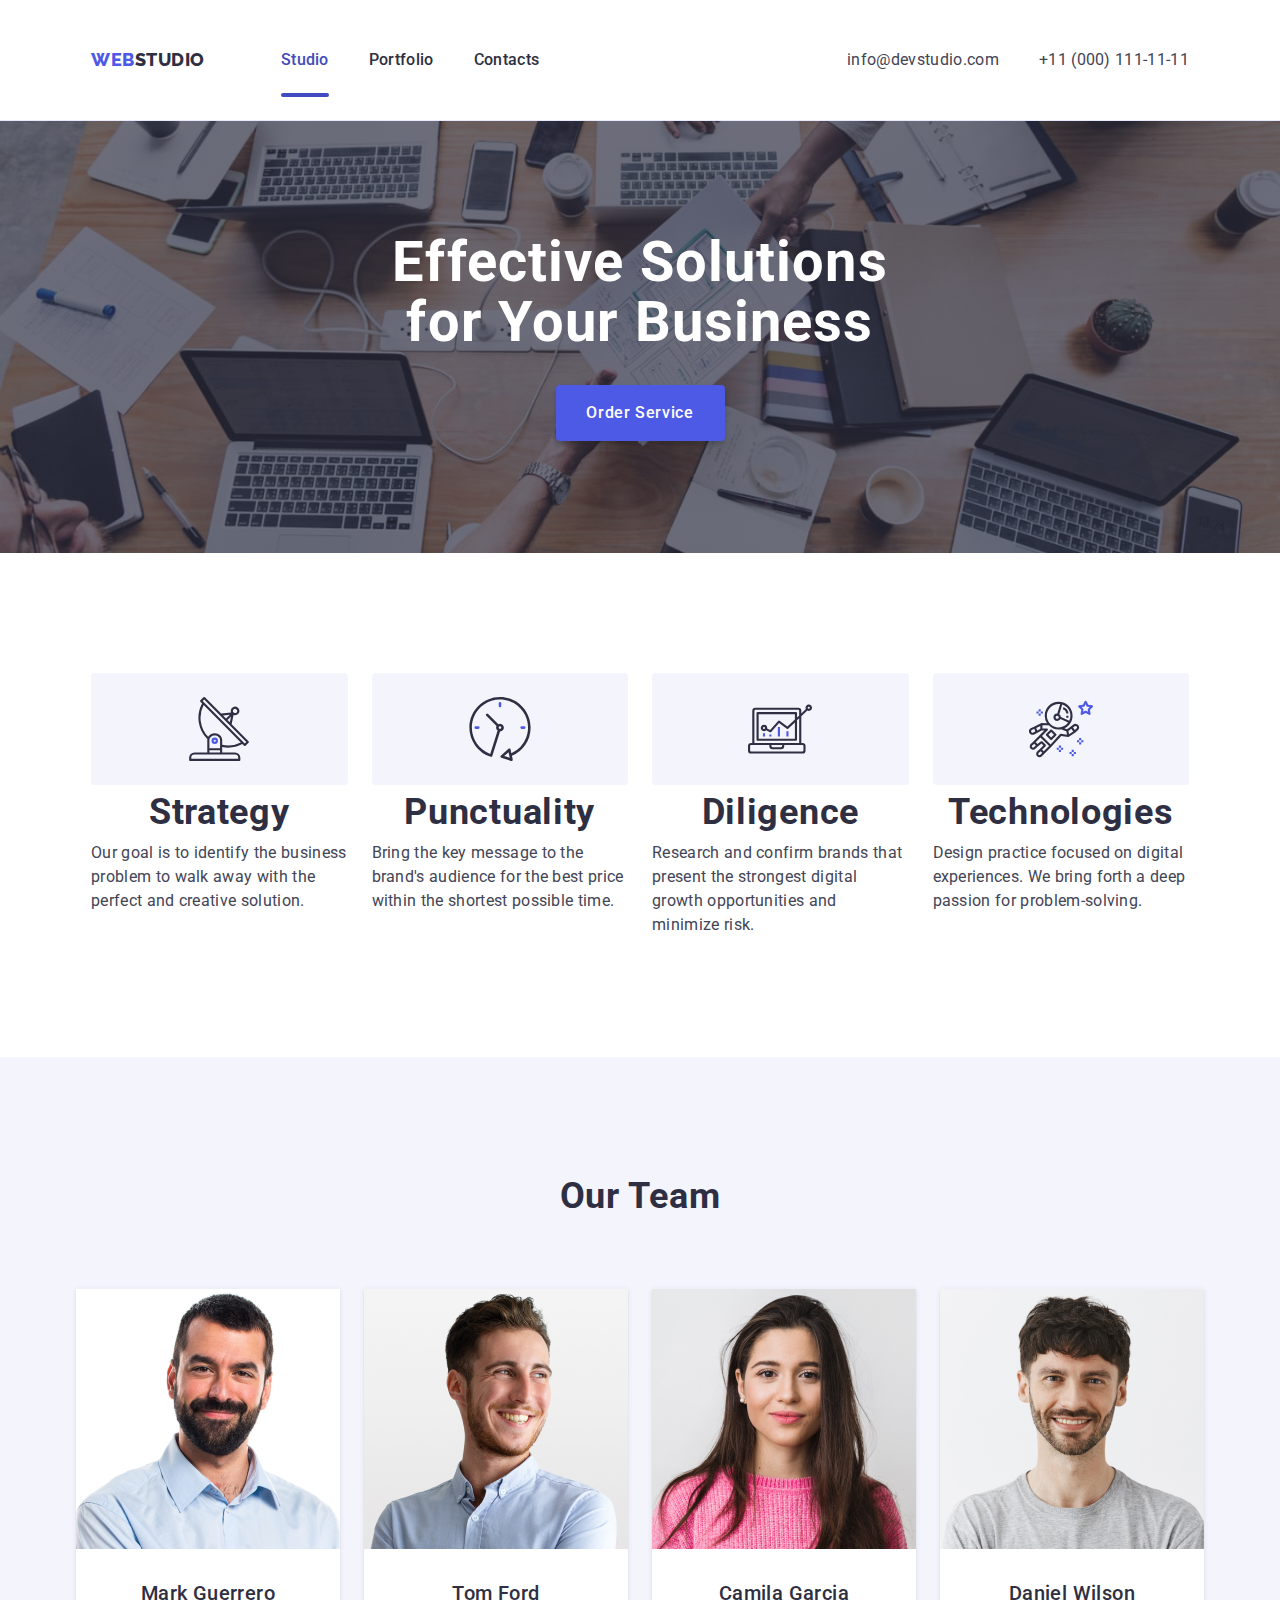
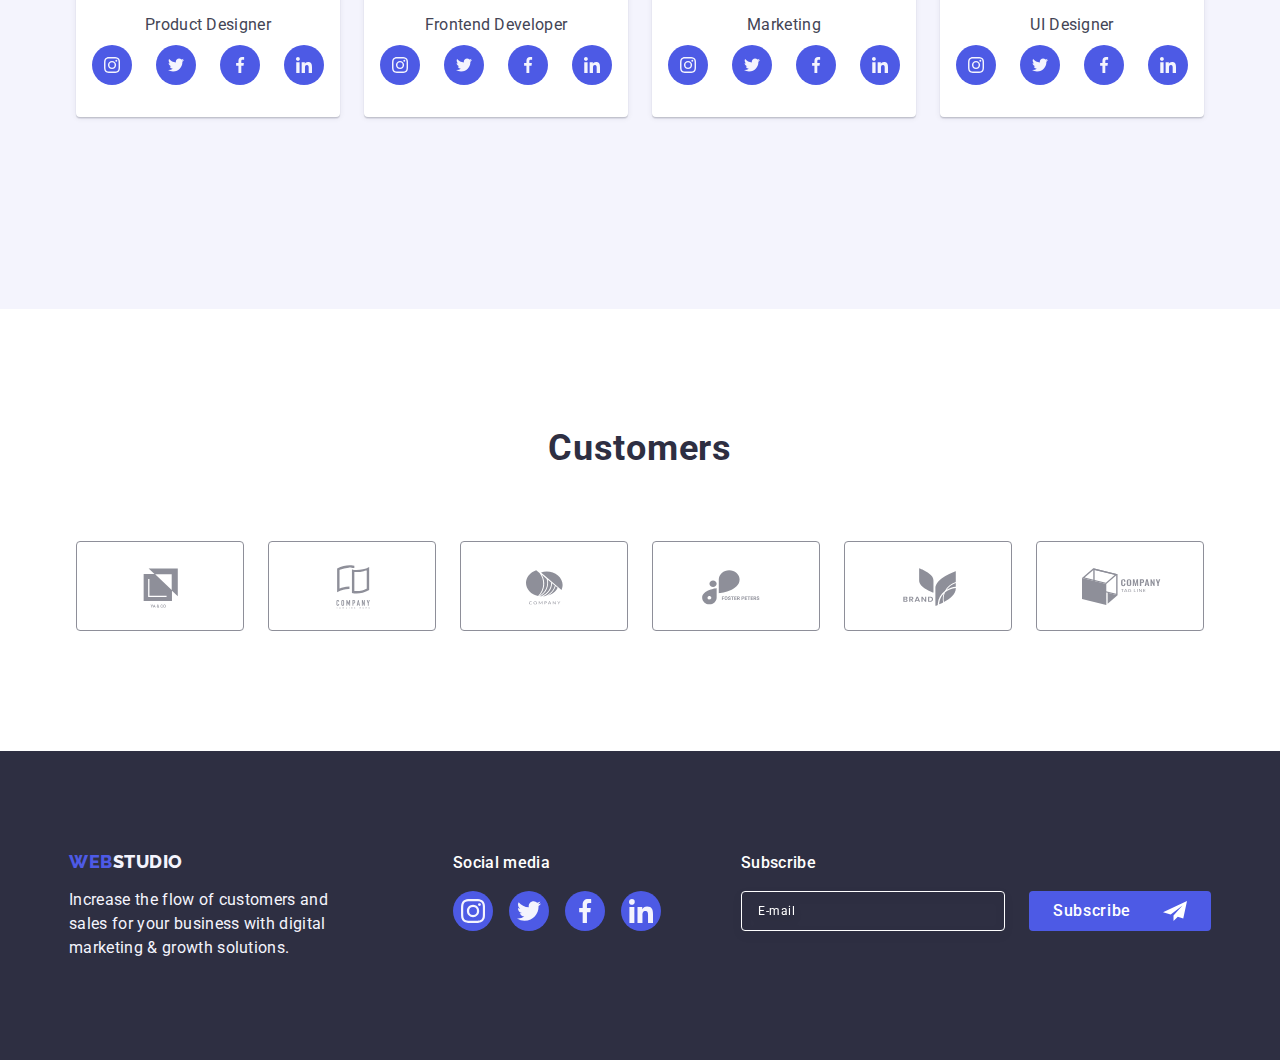
==== commit a8c5bf1b: "document" ====
--- a/index.html
+++ b/index.html
@@ -13,9 +13,10 @@
       href="https://cdnjs.cloudflare.com/ajax/libs/modern-normalize/2.0.0/modern-normalize.min.css"
     />
 <link rel="stylesheet" href="./css/styles.css">
+<link rel="stylesheet" href="./css/media.css">
 </head>
 <body>
-    <!-- <header class="header">
+    <header class="header">
         <div class="container header-container">
         <nav class="header-navigation">
         <a class="logo link" href="./index.html">Web<span class="logo-color">Studio</span></a>
@@ -32,8 +33,77 @@
             <li><a class="header-link-address link" href="tel:+110001111111">+11 (000) 111-11-11</a></li>
         </ul>
     </address>
+    <button type="button" class="burger-menu-btn" data-menu-open>
+        <svg class="icon-menu" width="32" height="22">
+            <use href="./images/icons.svg#icon-menu"></use>
+        </svg>
+    </button>
 </div>
-    </header> -->
+<div class="mob-menu is-hidden" data-menu>
+    <div>
+    <button type="button" class="menu-close-btn" data-menu-close>
+        <svg class="menu-icon" width="8" height="8">
+            <use href="./images/icons.svg#icon-Vector"></use>
+        </svg>
+    </button>
+    <ul class="list menu-list">
+        <li><a class="menu-item current link" href="./index.html">Studio</a></li>
+        <li><a class="menu-item link" href="./portfolio.html">Portfolio</a></li>
+        <li><a class="menu-item link" href="">Contacts</a>
+        </li>
+    </ul>
+</div>
+<div>
+    <ul class="menu-list-address list">
+        <li><a class="menu-link-address-tel link" href="tel:+110001111111">+11 (000) 111-11-11</a></li>
+        <li><a class="menu-link-address link" href="mailto:info@devstudio.com">info@devstudio.com</a></li>
+        
+    </ul>
+    <ul class="menu-soc-list list">
+        <li class="menu-soc-item">
+            <a href="" class="menu-soc-link link"
+            target="_blank"
+            rel="noopener norefferrer">
+            <svg class="menu-soc-icon" width="24" height="24">
+                <use href="./images/icons.svg#icon-instagram">
+                </use>
+            </svg>
+        </a>
+        </li>
+        <li class="menu-soc-item">
+            <a href="" class="menu-soc-link link"
+            target="_blank"
+            rel="noopener norefferrer">
+            <svg class="menu-soc-icon" width="24" height="24">
+                <use href="./images/icons.svg#icon-twitter">
+                </use>
+            </svg>
+            </a>
+        </li>
+        <li class="menu-soc-item">
+            <a href="" class="menu-soc-link link"
+            target="_blank"
+            rel="noopener norefferrer">
+            <svg class="menu-soc-icon" width="24" height="24">
+                <use href="./images/icons.svg#icon-facebook">
+                </use>
+            </svg>
+        </a>
+        </li>
+        <li class="menu-soc-item">
+            <a href="" class="menu-soc-link link"
+            target="_blank"
+            rel="noopener norefferrer">
+            <svg class="menu-soc-icon" width="24" height="24">
+                <use href="./images/icons.svg#icon-linkedin">
+                </use>
+            </svg>
+        </a>
+        </li>
+    </ul>
+</div>
+</div>
+    </header>
     <main>
 <section class="main">
     <div class="container main-container ">
@@ -86,28 +156,38 @@
 </ul>
     </div>
 </section>
-<!-- <section class="services">
+<section class="services">
     <div class="container services-container">
     <h2 class="services-title">What are we doing</h2>
     <ul class="services-list list">
         <li class="services-item">
-            <img src="./images/img1.jpg" alt="website on a computer" width="360">
+            <img 
+            srcset="./images/img1-2x.jpg 2x"
+            src="./images/img1.jpg" 
+            alt="website on a computer"
+             width="360">
         </li>
         <li class="services-item">
-            <img src="./images/img2.jpg" alt="application options on the phone" width="360">
+            <img 
+            srcset="./images/img2-2x.jpg 2x"
+            src="./images/img2.jpg" alt="application options on the phone" width="360">
         </li>
         <li class="services-item">
-            <img src="./images/img3.jpg" alt="view of the site on a computer and phone" width="360">
+            <img 
+            srcset="./images/img3-2x.jpg 2x"
+            src="./images/img3.jpg" alt="view of the site on a computer and phone" width="360">
         </li>
     </ul>
 </div>
-</section> -->
+</section>
 <section class="team">
     <div class="container team-container">
     <h2 class="team-title">Our Team</h2>
     <ul class="team-list list">
         <li class="team-block">
-            <img src="./images/mark.jpg" alt="Mark" width="264">
+            <img 
+            srcset="./images/mark-2x.jpg 2x"
+            src="./images/mark.jpg" alt="Mark" width="264">
             <div class="team-description">
             <h3 class="team-item">Mark Guerrero</h3>
             <p class="team-item-text">Product Designer</p>
@@ -156,7 +236,9 @@
     </div>
         </li>
         <li class="team-block">
-            <img src="./images/tom.jpg" alt="Tom" width="264">
+            <img 
+            srcset="./images/tom-2x.jpg 2x"
+            src="./images/tom.jpg" alt="Tom" width="264">
             <div class="team-description">
             <h3 class="team-item">Tom Ford</h3>
             <p class="team-item-text">Frontend Developer</p>
@@ -205,7 +287,9 @@
     </div>
         </li>
         <li class="team-block">
-            <img src="./images/camila.jpg" alt="Camila" width="264">
+            <img 
+            srcset="./images/camila-2x.jpg 2x"
+            src="./images/camila.jpg" alt="Camila" width="264">
             <div class="team-description">
             <h3 class="team-item">Camila Garcia</h3>
             <p class="team-item-text">Marketing</p>
@@ -254,7 +338,9 @@
     </div>
         </li>
         <li class="team-block">
-            <img src="./images/daniel.jpg" alt="Daniel" width="264"><div class="team-description">
+            <img 
+            srcset="./images/daniel-2x.jpg 2x"
+            src="./images/daniel.jpg" alt="Daniel" width="264"><div class="team-description">
             <h3 class="team-item">Daniel Wilson</h3>
             <p class="team-item-text">UI Designer</p>
             <ul class="team-soc-list list">
@@ -304,7 +390,7 @@
      </ul>
     </div>
 </section>
- <section class="customers">
+<section class="customers">
     <div class="container customers-container">
     <h2 class="customers-title">Customers</h2>
     <ul class="customers-list list">
@@ -436,8 +522,8 @@
             </button></form>
         </div>
     </div>
-    </footer> 
-    <!-- <div class="backdrop is-hidden" data-modal>
+    </footer>
+    <div class="backdrop is-hidden" data-modal>
         <div class="modal" >
             <button type="button" class="modal-close" data-modal-close>
                 <svg class="modal-icon" width="8" height="8">
@@ -492,7 +578,8 @@
             <button type="submit" class="modal-btn">Send</button>
         </form>
         </div>
-    </div> -->
+    </div>
     <script src="./js/modal.js"></script>
+    <script src="./js/menu.js"></script>
 </body>
 </html>--- a/css/styles.css
+++ b/css/styles.css
@@ -12,7 +12,9 @@
 }
 img {
     display: block;
-    width: 100%;
+    height: auto;
+    max-width: 100%;
+
 }
 .container {
     width: 100%;
@@ -33,11 +35,135 @@
 .link {
     text-decoration: none;
 }
+.no-scroll {
+    overflow: hidden;
+}
 /* --------------header--------- */
 .header {
 border-bottom: 1px solid #E7E9FC;
 box-shadow: 0px 2px 1px rgba(46, 47, 66, 0.08), 0px 1px 1px rgba(46, 47, 66, 0.16), 0px 1px 6px rgba(46, 47, 66, 0.08);
-}
+ 
+}
+.header-container {
+    display: flex;
+    justify-content: space-between;
+    align-items: center;
+}
+.header-navigation {
+    width: 115px;
+    padding-top: 24px;
+    padding-bottom: 24px;
+    
+}
+.mob-menu {
+    position: fixed;
+    top: 0;
+    z-index: 100;
+    width: 100vw;
+    height: 100vh;
+    background-color: #FFFFFF;
+    padding: 24px 24px 40px 40px;
+    display: flex;
+    flex-direction: column;
+    justify-content: space-between;
+}
+.menu-close-btn {
+    width: 24px;
+    height: 24px;
+    border-radius: 50%;
+    background-color: transparent;
+    border: 1px solid rgba(0, 0, 0, 0.1);
+    display: block;
+    margin-left: auto;
+    color: #2E2F42;
+    position: absolute; 
+    top: 24px;
+    right: 24px;
+    padding: 0;
+    cursor: pointer;
+    transition: background-color 250ms cubic-bezier(0.4, 0, 0.2, 1), border 250ms cubic-bezier(0.4, 0, 0.2, 1); 
+    display: flex;
+    align-items: center;
+    justify-content: center;
+    
+}
+ .menu-close:focus {
+    background-color: #404bbf;
+    border: none;
+}
+ .menu-close:focus .menu-icon {
+    fill: #ffffff;
+}
+.menu-icon{
+    fill: #2E2F42;
+    transition: fill 250ms cubic-bezier(0.4, 0, 0.2, 1);
+}
+.menu-list {
+    display: flex;
+    flex-direction: column;
+    gap: 40px;
+    margin-top: 56px;
+}
+.menu-item {
+    font-weight: 700;
+    font-size: 36px;
+    line-height: 1.11;
+    letter-spacing: 0.02em;
+    text-transform: capitalize;
+    color: #2E2F42;
+    transition: color 250ms cubic-bezier(0.4, 0, 0.2, 1);
+}
+.menu-item:focus {
+    color: #404BBF;
+}
+.menu-list-address {
+    margin-bottom: 48px;
+}
+.menu-link-address-tel {
+    font-weight: 700;
+    font-size: 36px;
+    line-height: 1.11;
+    letter-spacing: 0.02em;
+    text-transform: capitalize;
+    color: #4D5AE5;
+    margin-bottom: 40px;
+    display: block;
+}
+.menu-link-address {
+    font-family: 'Roboto';
+    font-style: normal;
+    font-weight: 500;
+    font-size: 20px;
+    line-height: 1.2;
+    letter-spacing: 0.02em;
+    color: #434455;
+    
+}
+
+.menu-soc-list {
+    display: flex;
+    justify-content: space-between;
+    
+}
+.menu-soc-item {
+    width: 40px;
+    height: 40px;
+    border-radius: 50%;
+}
+.menu-soc-link {
+    width: 100%;
+    height: 100%;
+    background-color: #4D5AE5;
+    border-radius: 50%;
+    display: flex;
+    justify-content: center;
+    align-items: center;
+   
+}
+.menu-soc-icon {
+     fill: #f4f4fd ;
+}
+
 
 .logo {
     font-family: 'Raleway', sans-serif;
@@ -63,85 +189,21 @@
     color: #2E2F42;
     
 }
-
-.header-container {
-    display: flex;
-    padding: 0 15px;
-    
-}
-.header-navigation {
-    display: flex;
-    align-items: center;
+.burger-menu-btn {
+    stroke: #2E2F42;
+    background: transparent;
+    border: none;
+    padding: 0;
+    height: 22px;
+    
 }
 .header-list {
-    display: flex;
-    align-items: center;
-    gap: 40px;
-}
-.header-item {
-    padding-top: 24px;
-    font-weight: 500;
-    font-size: 16px;
-    line-height: 1.5;
-    letter-spacing: 0.02em;
-    color: var(--title-color);
-    display: block;
-    padding-bottom: 24px;
-    position: relative;
-    transition-property: color;
-    transition: color 250ms cubic-bezier(0.4, 0, 0.2, 1);
-     
-}
-.header-item::after {
-    content: '';
-    position: absolute;
-    left: 0;
-    bottom: -1px; 
-    transform: scaleX(0);
-    width: 100%;
-    height: 4px;
-    background-color: #404BBF;
-    border-radius: 2px;
-    transition-property: transform;
-    transition: transform 250ms cubic-bezier(0.4, 0, 0.2, 1); 
-}
-.header-item:hover::after,
- .header-item:focus::after,
- .header-item.current::after {
-    transform: scaleX(1);
- }
-
-.header-item:hover,
- .header-item:focus,
- .header-item.current{
-    color: #404BBF;
-
-}
-
-.header-address {
-    font-style: normal;
-    margin-left: auto;
+    display: none;
 }
 .header-list-address {
-    display: flex;
-    align-items: center;
-    gap: 40px;
-    padding-top: 24px;
-    padding-bottom: 24px;
-}
-.header-link-address {
-    font-size: 16px;
-    font-style: normal;
-    line-height: 1.5;
-    letter-spacing: 0.02em;
-    color: var(--text-color);
-    transition-property: color;
-    transition: color 250ms cubic-bezier(0.4, 0, 0.2, 1);
-}
-.header-link-address:hover, 
-.header-link-address:focus {
-    color: #404BBF;
-}
+    display: none;
+}
+
 
 /* --------------section--------- */
 .section {
@@ -189,12 +251,20 @@
     padding-top: 112px;
     padding-bottom: 112px;
     background-image:
-        linear-gradient(rgba(46, 47, 66, 0.7), rgba(46, 47, 66, 0.7)), url(../images/img-name.jpg);
-    max-width: 428px;
+        linear-gradient(rgba(46, 47, 66, 0.7), rgba(46, 47, 66, 0.7)), url(../images/hero-bg-mob.jpg);
     background-repeat: no-repeat;
     background-position: center;
     background-size: cover;
-}
+    width: 100%;
+}
+@media (min-device-pixel-ratio: 2),
+  (min-resolution: 192dpi),
+  (min-resolution: 2dppx) {
+    .main {
+        background-image:
+        linear-gradient(rgba(46, 47, 66, 0.7), rgba(46, 47, 66, 0.7)), url(../images/hero-bg-mob-2x.jpg);
+    }
+  }
 
 .main-title {
     font-size: 36px;
@@ -219,7 +289,6 @@
     border-radius: 4px;
     cursor: pointer;
     border: none;
-    margin-top: 72px;
     
 }
 .main-btn {
@@ -241,33 +310,29 @@
 
  /* --------------wraper--------- */
  .wrapper {
-    padding: 96px 16px;
+    padding: 96px 15px;
  }
  .wraper-container {
     display: flex;
     justify-content: center;
     align-items: center;
+    
     
  }
  .wraper-soc {
     display: none;
-    align-items: center;
-    justify-content: center;
-    height: 112px;
-    background-color: #f4f4fd;
-    border-radius: 4px;
-    margin-bottom: 8px;
+    
  }
  .wrapper-soc-list {
     display: flex;
     align-items: center;
+    justify-content: center;
     flex-wrap: wrap; 
     gap: 24px;
 }
 
 .wraper-soc-item {
     width: 100%;
-    
     
 }
 .wraper-soc-link {
@@ -308,11 +373,12 @@
     max-width: 396px;
     margin-bottom: 72px;
     
+    
 }
 .wrapper-list-text:last-child {
     margin-bottom: 0;
 }
-/* ------------services----------- */
+/* ------------services---------- */
 .services {
     padding-bottom: 120px;
 }
@@ -320,7 +386,6 @@
     display: flex;
     flex-wrap: wrap;
     justify-content: center;
-    
 }
 .services-title {
     font-size: 36px;
@@ -330,16 +395,11 @@
     text-transform: capitalize;
     color:var(--title-color);
     margin-bottom: 72px;
-    min-width: 323px;
-    
-    
-    
+    min-width: 323px; 
 }
 .services-list {
-    
     display: flex;
     gap: 24px;
-    
 }
 
 /* ------------team----------- */
@@ -385,10 +445,7 @@
 .team-block {
     background-color: var(--first-background);
 }
-.team-list {
-    
-    
-}
+
 .team-title {
     font-size: 36px;
     line-height: 1.11;
@@ -429,16 +486,13 @@
     letter-spacing: 0.02em;
     margin-bottom: 8px;
 }
+/*        customers     */
+
 .customers {
-    padding: 96px 16px;
-}
-.customers-container {
-    /* display: flex; */
-    align-items: center;
-    flex-wrap: wrap;
-    justify-content: center;
-
-}
+    padding: 96px 15px;
+    
+}
+
 .customers-title {
     font-size: 36px;
     line-height: 1.11;
@@ -452,19 +506,17 @@
 }
 .customers-list {
     display: flex; 
-    flex-wrap: wrap;
-    column-gap: 16px; 
-    row-gap: 72px;
-
+    flex-wrap: wrap;  
+    row-gap: 72px; 
+    column-gap: 16px;
 }
 .customers-item {
-    height: 88px;
-    margin-right: 16px;
+   width: calc((100% - 16px) / 2);
 }
 
 .customers-link {
     width: 100%;
-    height: 100%;
+    height: 100%; 
     border: 1px solid #8E8F99;
     border-radius: 4px;
     display: flex;
@@ -474,12 +526,11 @@
     color: #8e8f99; 
     transition-property: color, border;
     transition: color 250ms cubic-bezier(0.4, 0, 0.2, 1), border-color 250ms cubic-bezier(0.4, 0, 0.2, 1);
+    padding: 16px 40px;
 }
 .customers-soc-icon {
-    width: 190px;
-    height: 88px;
-    padding: 16px 40px;
     fill: currentColor;
+    
 }
 .customers-link:hover, .customers-link:focus {
     border-color: #404BBF;
@@ -555,10 +606,7 @@
 /* ------------footer----------- */
 .footer {
     background: var(--second-background);
-    padding: 96px 15px;
-}
-.footer-container {
-   
+    padding: 96px 0;
 }
 
 .footer-text {
@@ -574,9 +622,6 @@
     display: inline-block;
     margin-right: 0;
     
-
-
-
 }
 .logo-color-footer{
     color: #F4F4FD;
@@ -632,8 +677,6 @@
 }
 .footer-composition {
     margin-bottom: 72px;
-    padding-left: 80px;
-    padding-right: 80px;
     display: flex;
     flex-direction: column;
     align-items: center;
@@ -644,6 +687,7 @@
     flex-direction: column;
     justify-content: center;
     align-items: center;
+    
 }
 .footer-text {
    max-width: 268px;
@@ -657,9 +701,10 @@
     color: var(--first-background);
     margin-bottom: 16px;
 }
+
 .footer-input {
     outline: transparent;
-    width: 398px;
+    width: 264px; 
     height: 40px;
     border: 1px solid #FFFFFF;
     border-radius: 4px;
@@ -668,7 +713,7 @@
     font-size: 12px;
     line-height: 1.5;
     letter-spacing: 0.04em;
-    padding-left: 16px; 
+    /* padding-left: 16px;  */
     filter: drop-shadow(0px 4px 4px rgba(0, 0, 0, 0.15));
     margin-bottom: 16px;
 
@@ -730,7 +775,7 @@
     left: 50%;
     transform: translate(-50%, -50%) scale(1);
     transition: transform 250ms cubic-bezier(0.4, 0, 0.2, 1); 
-    width: 408px;
+    width: 90%;
     min-height: 584px;
     background-color: #FCFCFC;
     border-radius: 4px;
--- a/css/media.css
+++ b/css/media.css
@@ -0,0 +1,268 @@
+@media screen and (min-width: 428px) {
+    .container {
+        max-width: 426px;
+    }
+    .modal {
+        width: 392px;
+    }
+}
+
+
+@media screen and (min-width: 768px) {
+    .container {
+        max-width: 766px;
+    }
+    .burger-menu-btn {
+        display: none;
+    }
+    .header-container {
+        display: flex;
+        padding: 0 15px;
+        
+    }
+    .header-navigation {
+        display: flex;
+        align-items: center;
+    }
+    .header-list {
+        display: flex;
+        align-items: center;
+        gap: 40px;
+    }
+    .header-item {
+        padding-top: 24px;
+        font-weight: 500;
+        font-size: 16px;
+        line-height: 1.5;
+        letter-spacing: 0.02em;
+        color: var(--title-color);
+        display: block;
+        padding-bottom: 24px;
+        position: relative;
+        transition-property: color;
+        transition: color 250ms cubic-bezier(0.4, 0, 0.2, 1);
+         
+    }
+    .header-item::after {
+        content: '';
+        position: absolute;
+        left: 0;
+        bottom: -1px; 
+        transform: scaleX(0);
+        width: 100%;
+        height: 4px;
+        background-color: #404BBF;
+        border-radius: 2px;
+        transition-property: transform;
+        transition: transform 250ms cubic-bezier(0.4, 0, 0.2, 1); 
+    }
+    .header-item:hover::after,
+     .header-item:focus::after,
+     .header-item.current::after {
+        transform: scaleX(1);
+     }
+    
+    .header-item:hover,
+     .header-item:focus,
+     .header-item.current{
+        color: #404BBF;
+    
+    }
+    
+    .header-address {
+        font-style: normal;
+        margin-left: auto;
+    }
+    .header-list-address {
+        display: flex;
+        flex-direction: column;
+        align-items: center;
+        gap: 16px;
+        padding-top: 16px;
+        padding-bottom: 16px;
+    }
+    .header-link-address {
+        font-size: 16px;
+        font-style: normal;
+        line-height: 1.5;
+        letter-spacing: 0.02em;
+        color: var(--text-color);
+        transition-property: color;
+        transition: color 250ms cubic-bezier(0.4, 0, 0.2, 1);
+    }
+    .header-link-address:hover, 
+    .header-link-address:focus {
+        color: #404BBF;
+    }
+
+    .main {
+     background-image:
+        linear-gradient(rgba(46, 47, 66, 0.7), rgba(46, 47, 66, 0.7)), url(../images/hero-bg-tab.jpg);
+    }
+    @media (min-device-pixel-ratio: 2),
+  (min-resolution: 192dpi),
+  (min-resolution: 2dppx) {
+    .main {
+        background-image:
+        linear-gradient(rgba(46, 47, 66, 0.7), rgba(46, 47, 66, 0.7)), url(../images/hero-bg-tab-2x.jpg);
+    }
+  }
+    .main-title {
+        font-size: 56px;
+        line-height: 1.07;
+        max-width: 496px;
+    }
+   
+    .wraper-soc-item {
+        width: calc((100% - 24px) / 2);
+    }
+   .team > .container, .customers > .container, footer > .container {
+    width: 582px;
+   }
+   .team-list {
+    display: flex;
+    flex-wrap: wrap;
+    gap: 24px;
+   }
+   .team-block {
+    width: calc((100% - 24px) / 2);
+   }
+   .team-block:last-child {
+    margin-bottom: 72px;
+}
+.customers-item {
+    width: calc((100% - 48px) / 3);
+ }
+ .footer-container {
+    display: flex;
+    flex-wrap: wrap;
+    gap: 24px;
+    
+ }
+ .footer-form {
+    align-items: flex-start;
+ }
+ .footer-flex {
+    display: flex;
+    gap: 24px;
+ }
+ .footer-input {
+   margin: 0;
+ }
+ .modal {
+    max-width: 408px;
+ }
+ 
+}
+
+
+@media screen and (min-width: 1158px) {
+    .container {
+        max-width: 1128px;
+    }
+    .header-list-address{
+        flex-direction: row;
+        gap: 40px;
+        padding-top: 24px;
+        padding-bottom: 24px;
+    }
+    .main {
+    background-image:
+    linear-gradient(rgba(46, 47, 66, 0.7), rgba(46, 47, 66, 0.7)), url(../images/img-name.jpg);
+    }
+    @media (min-device-pixel-ratio: 2),
+  (min-resolution: 192dpi),
+  (min-resolution: 2dppx) {
+    .main {
+        background-image:
+        linear-gradient(rgba(46, 47, 66, 0.7), rgba(46, 47, 66, 0.7)), url(../images/img-name-2x.jpg);
+    }
+  }
+    .wrapper {
+        padding: 120px 15px;
+    }
+    .wraper-soc {
+        display: flex;
+        align-items: center;
+        justify-content: center;
+        height: 112px;
+        background-color: #f4f4fd;
+        border-radius: 4px;
+        margin-bottom: 8px;
+    }
+    .wrapper-soc-list {
+        flex-wrap: nowrap;
+        align-items: baseline;
+    }
+    .team {
+        padding: 120px 15px;} 
+
+    .team-block {
+        width: calc((100% - 24px) / 4);
+       }
+       .team-list {
+        flex-wrap: nowrap;
+       }
+    .customers {
+        padding: 120px 15px;
+    }   
+    .customers-list {
+       flex-wrap: nowrap;
+       gap: 24px;
+       justify-content: center;
+     }
+     .footer-container {
+        flex-wrap: nowrap;
+        justify-content: center;
+     }
+     .footer-composition {
+        margin-right: 120px;
+     }
+     .footer-form {
+        justify-content: flex-start;
+        margin-left: 80px;
+     }
+     .services {
+        padding-bottom: 120px;
+    }
+   .footer-composition {
+    align-items: flex-start;
+   }
+   .footer-soc {
+    align-items: flex-start;
+   }
+  .footer-composition {
+    margin-bottom: 0;
+  }
+  .footer {
+    padding: 100px 15px;
+    
+  }
+  .footer-container {
+    /* display: flex; */
+    align-items: baseline;
+    gap: 0;
+  }
+  .footer-soc-list {
+    margin-bottom: 0;
+  }
+}
+@media screen and (min-width: 0) and (max-width: 1439px) {
+    .services {
+        position: absolute;
+        width: 1px;
+        height: 1px;
+        margin: -1px;
+        border: 0;
+        padding: 0;
+        white-space: nowrap;
+        clip-path: inset(100%);
+        clip: rect(0 0 0 0); 
+        overflow: hidden;
+    }
+}
+@media screen and (min-width: 0) and (max-width: 427px) {
+    .menu-link-address-tel {
+        font-size: 26px; 
+    }
+}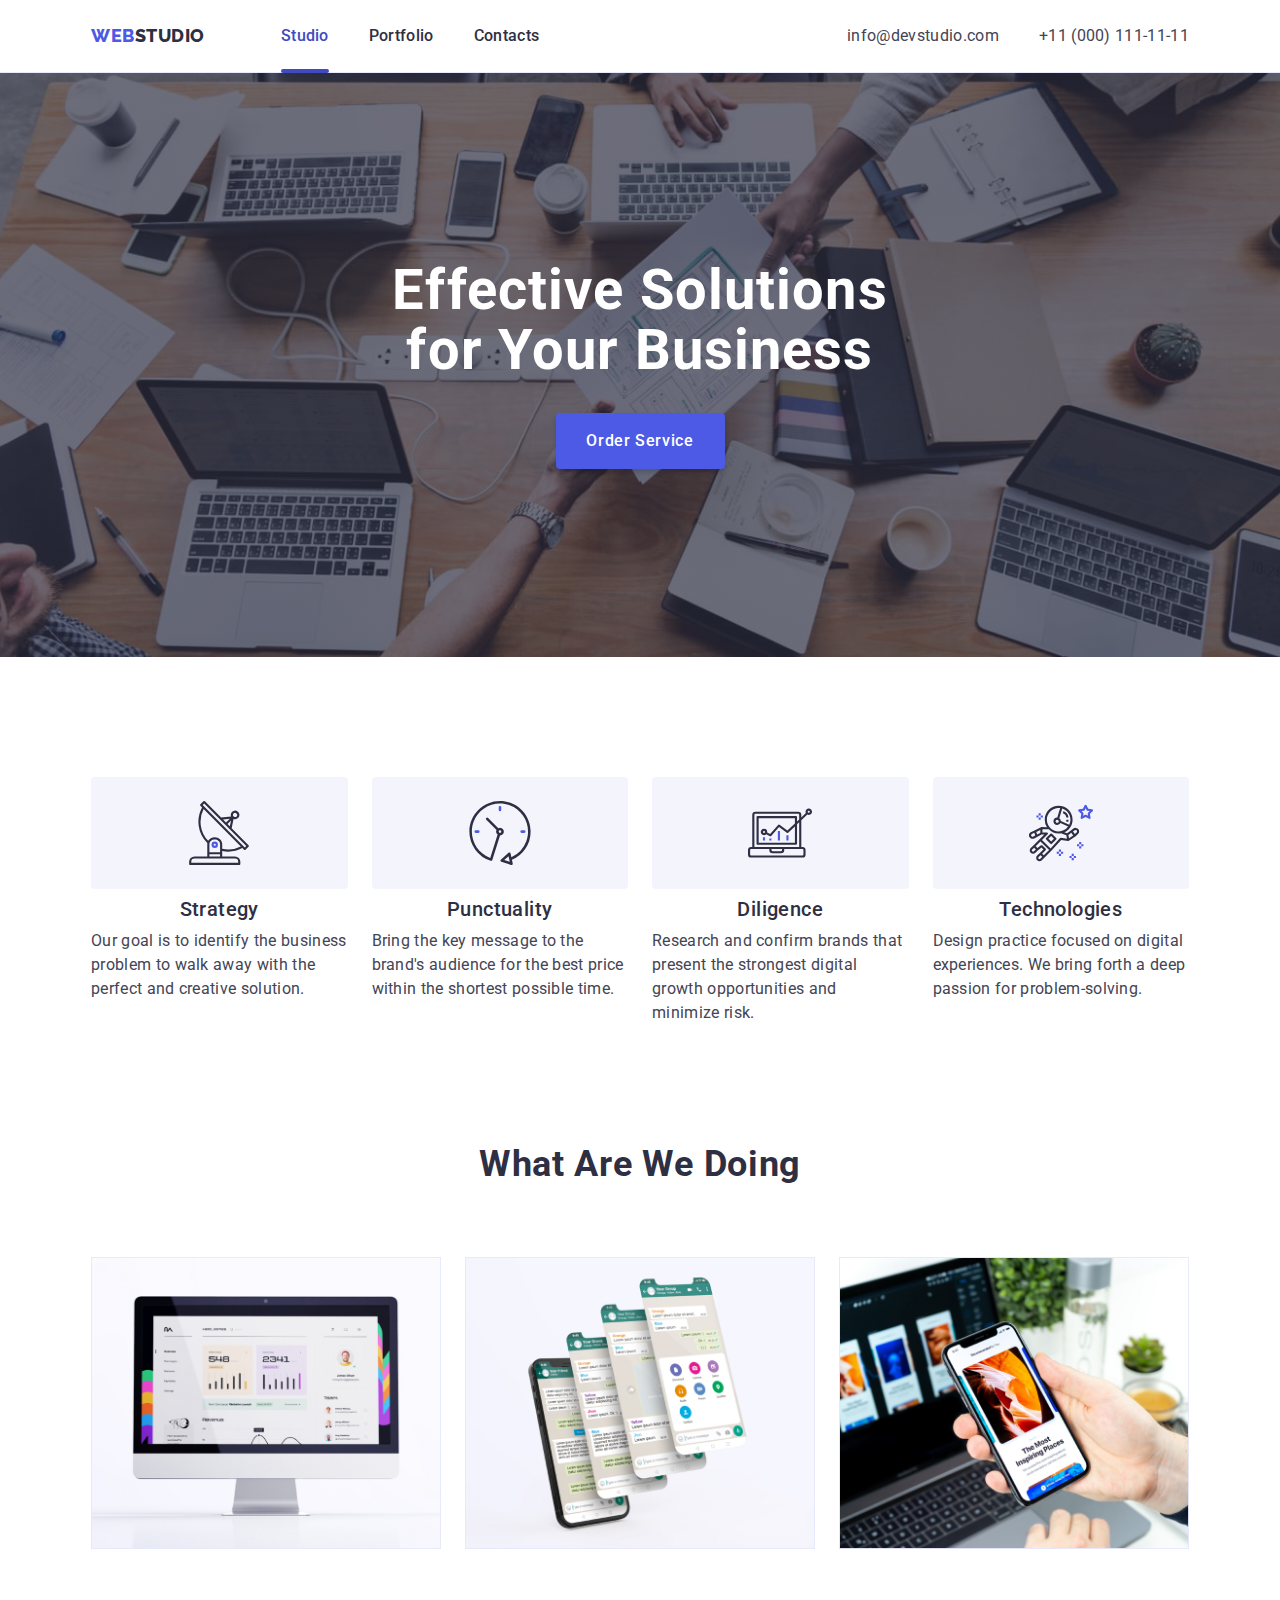
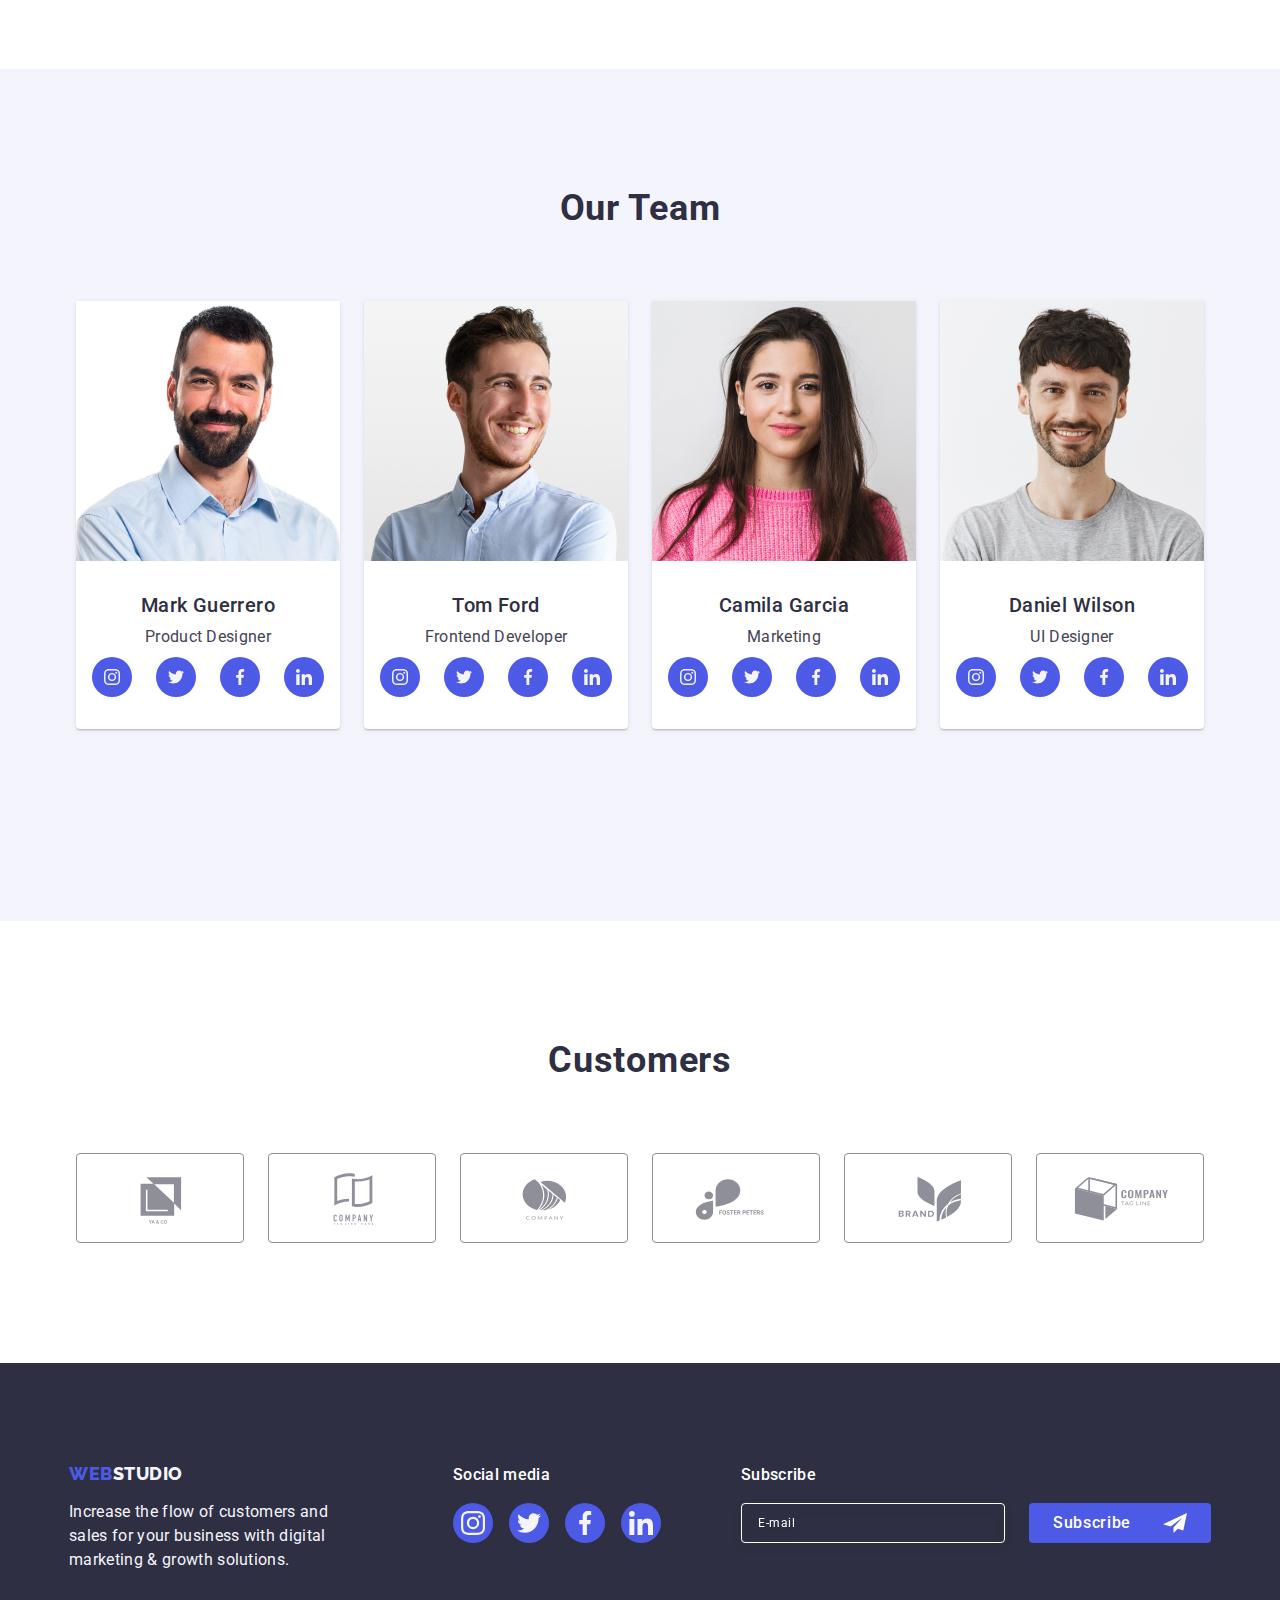
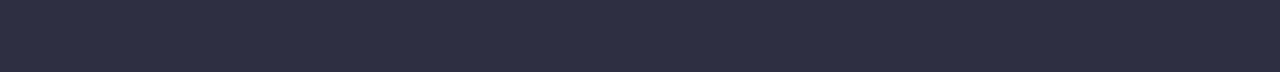
==== commit 15423a5a: "doc" ====
--- a/index.html
+++ b/index.html
@@ -399,7 +399,7 @@
             class="customers-link link"
             target="_blank"
             rel="noopener norefferrer">
-            <svg class="customers-soc-icon" width="110" height="56">
+            <svg class="customers-soc-icon" width="104" height="56">
                 <use href="./images/icons.svg#icon-Logo"></use>
             </svg>
         </a>
@@ -409,7 +409,7 @@
             class="customers-link link"
             target="_blank"
             rel="noopener norefferrer">
-            <svg class="customers-soc-icon" width="110" height="56">
+            <svg class="customers-soc-icon" width="104" height="56">
                 <use href="./images/icons.svg#icon-logo2"></use>
             </svg>
         </a>
@@ -419,7 +419,7 @@
             class="customers-link link"
             target="_blank"
             rel="noopener norefferrer">
-            <svg class="customers-soc-icon" width="110" height="56">
+            <svg class="customers-soc-icon" width="104" height="56">
                 <use href="./images/icons.svg#icon-logo3"></use>
             </svg>
         </a>
@@ -429,7 +429,7 @@
             class="customers-link link"
             target="_blank"
             rel="noopener norefferrer">
-            <svg class="customers-soc-icon" width="110" height="56">
+            <svg class="customers-soc-icon" width="104" height="56">
                 <use href="./images/icons.svg#icon-logo4"></use>
             </svg>
             </a>
@@ -439,7 +439,7 @@
             class="customers-link link"
             target="_blank"
             rel="noopener norefferrer">
-            <svg class="customers-soc-icon" width="110" height="56">
+            <svg class="customers-soc-icon" width="104" height="56">
                 <use href="./images/icons.svg#icon-logo5"></use>
             </svg>
         </a>
@@ -449,7 +449,7 @@
             class="customers-link link"
             target="_blank"
             rel="noopener norefferrer">
-            <svg class="customers-soc-icon" width="110" height="56">
+            <svg class="customers-soc-icon" width="104" height="56">
                 <use href="./images/icons.svg#icon-logo6"></use>
             </svg>
         </a>
--- a/css/styles.css
+++ b/css/styles.css
@@ -113,15 +113,17 @@
     color: #2E2F42;
     transition: color 250ms cubic-bezier(0.4, 0, 0.2, 1);
 }
-.menu-item:focus {
-    color: #404BBF;
+.menu-item:focus,
+.menu-item.current{
+   color: #404BBF;
+
 }
 .menu-list-address {
     margin-bottom: 48px;
 }
 .menu-link-address-tel {
     font-weight: 700;
-    font-size: 36px;
+    font-size: 26px;
     line-height: 1.11;
     letter-spacing: 0.02em;
     text-transform: capitalize;
@@ -526,11 +528,12 @@
     color: #8e8f99; 
     transition-property: color, border;
     transition: color 250ms cubic-bezier(0.4, 0, 0.2, 1), border-color 250ms cubic-bezier(0.4, 0, 0.2, 1);
-    padding: 16px 40px;
+    padding: 16px 32px;
 }
 .customers-soc-icon {
     fill: currentColor;
     
+ 
 }
 .customers-link:hover, .customers-link:focus {
     border-color: #404BBF;
--- a/css/media.css
+++ b/css/media.css
@@ -5,6 +5,13 @@
     .modal {
         width: 392px;
     }
+    .menu-link-address-tel {
+        font-size: 36px;
+    }
+    .footer-input {
+        width: 398px; 
+    }
+
 }
 
 
@@ -23,6 +30,9 @@
     .header-navigation {
         display: flex;
         align-items: center;
+        padding-top: 0;
+        padding-bottom: 0;
+        
     }
     .header-list {
         display: flex;
@@ -78,8 +88,8 @@
         flex-direction: column;
         align-items: center;
         gap: 16px;
-        padding-top: 16px;
-        padding-bottom: 16px;
+        padding-top: 0px;
+        padding-bottom: 0px;
     }
     .header-link-address {
         font-size: 16px;
@@ -148,6 +158,7 @@
  }
  .footer-input {
    margin: 0;
+   width: 264px;
  }
  .modal {
     max-width: 408px;
@@ -166,9 +177,12 @@
         padding-top: 24px;
         padding-bottom: 24px;
     }
-    .main {
-    background-image:
-    linear-gradient(rgba(46, 47, 66, 0.7), rgba(46, 47, 66, 0.7)), url(../images/img-name.jpg);
+    
+    .main {
+        padding-top: 188px;
+        padding-bottom: 188px;
+        background-image:
+        linear-gradient(rgba(46, 47, 66, 0.7), rgba(46, 47, 66, 0.7)), url(../images/img-name.jpg);
     }
     @media (min-device-pixel-ratio: 2),
   (min-resolution: 192dpi),
@@ -180,6 +194,11 @@
   }
     .wrapper {
         padding: 120px 15px;
+    }
+    .wrapper-list-title {
+        font-weight: 500;
+        font-size: 20px;
+        line-height: 1.2;
     }
     .wraper-soc {
         display: flex;
@@ -210,44 +229,45 @@
        flex-wrap: nowrap;
        gap: 24px;
        justify-content: center;
-     }
-     .footer-container {
+       
+     }
+    .footer-container {
         flex-wrap: nowrap;
         justify-content: center;
      }
-     .footer-composition {
+    .footer-composition {
         margin-right: 120px;
      }
-     .footer-form {
+    .footer-form {
         justify-content: flex-start;
         margin-left: 80px;
      }
-     .services {
+    .services {
         padding-bottom: 120px;
     }
+    .footer-composition {
+    align-items: flex-start;
+    }
+    .footer-soc {
+    align-items: flex-start;
+    }
    .footer-composition {
-    align-items: flex-start;
-   }
-   .footer-soc {
-    align-items: flex-start;
-   }
-  .footer-composition {
     margin-bottom: 0;
-  }
-  .footer {
+   }
+   .footer {
     padding: 100px 15px;
     
-  }
-  .footer-container {
+   }
+   .footer-container {
     /* display: flex; */
     align-items: baseline;
     gap: 0;
-  }
-  .footer-soc-list {
+   }
+   .footer-soc-list {
     margin-bottom: 0;
-  }
-}
-@media screen and (min-width: 0) and (max-width: 1439px) {
+   }
+}
+@media screen and (min-width: 0) and (max-width: 1157px) {
     .services {
         position: absolute;
         width: 1px;
@@ -261,8 +281,3 @@
         overflow: hidden;
     }
 }
-@media screen and (min-width: 0) and (max-width: 427px) {
-    .menu-link-address-tel {
-        font-size: 26px; 
-    }
-}